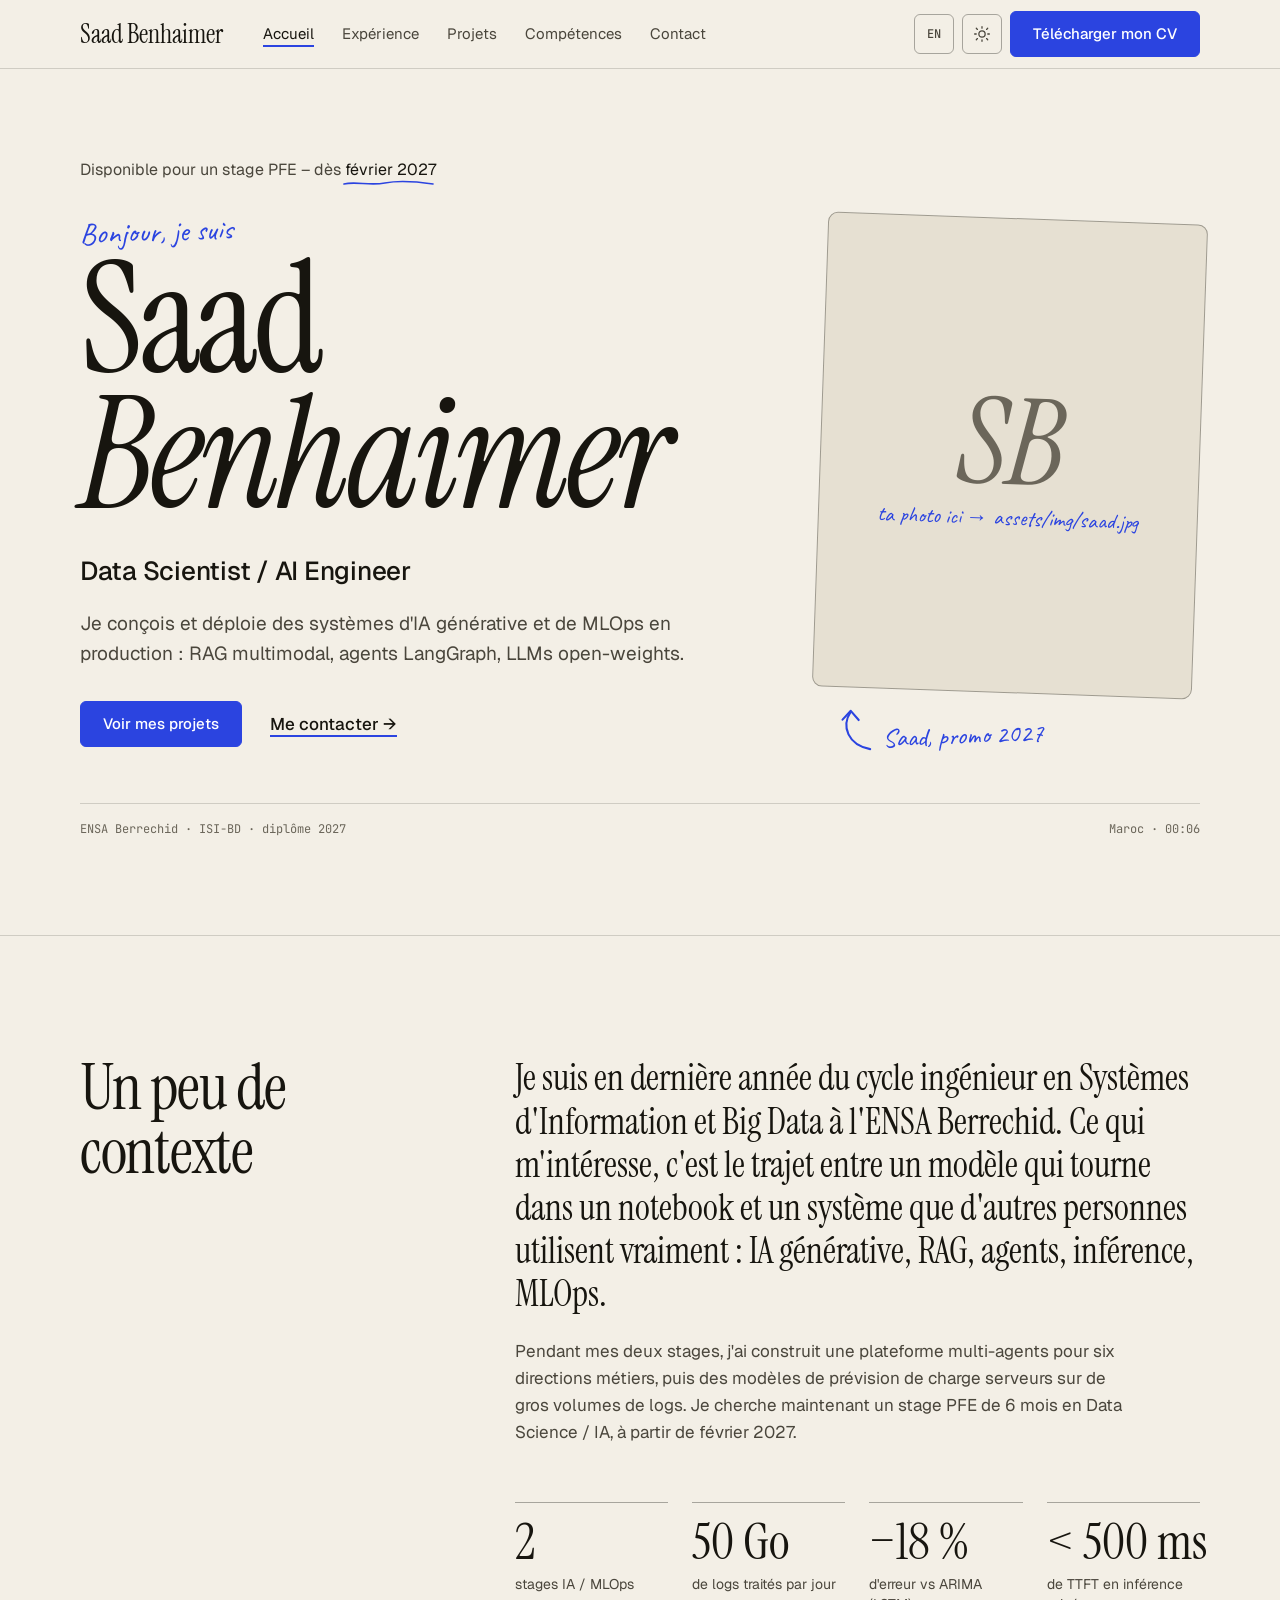
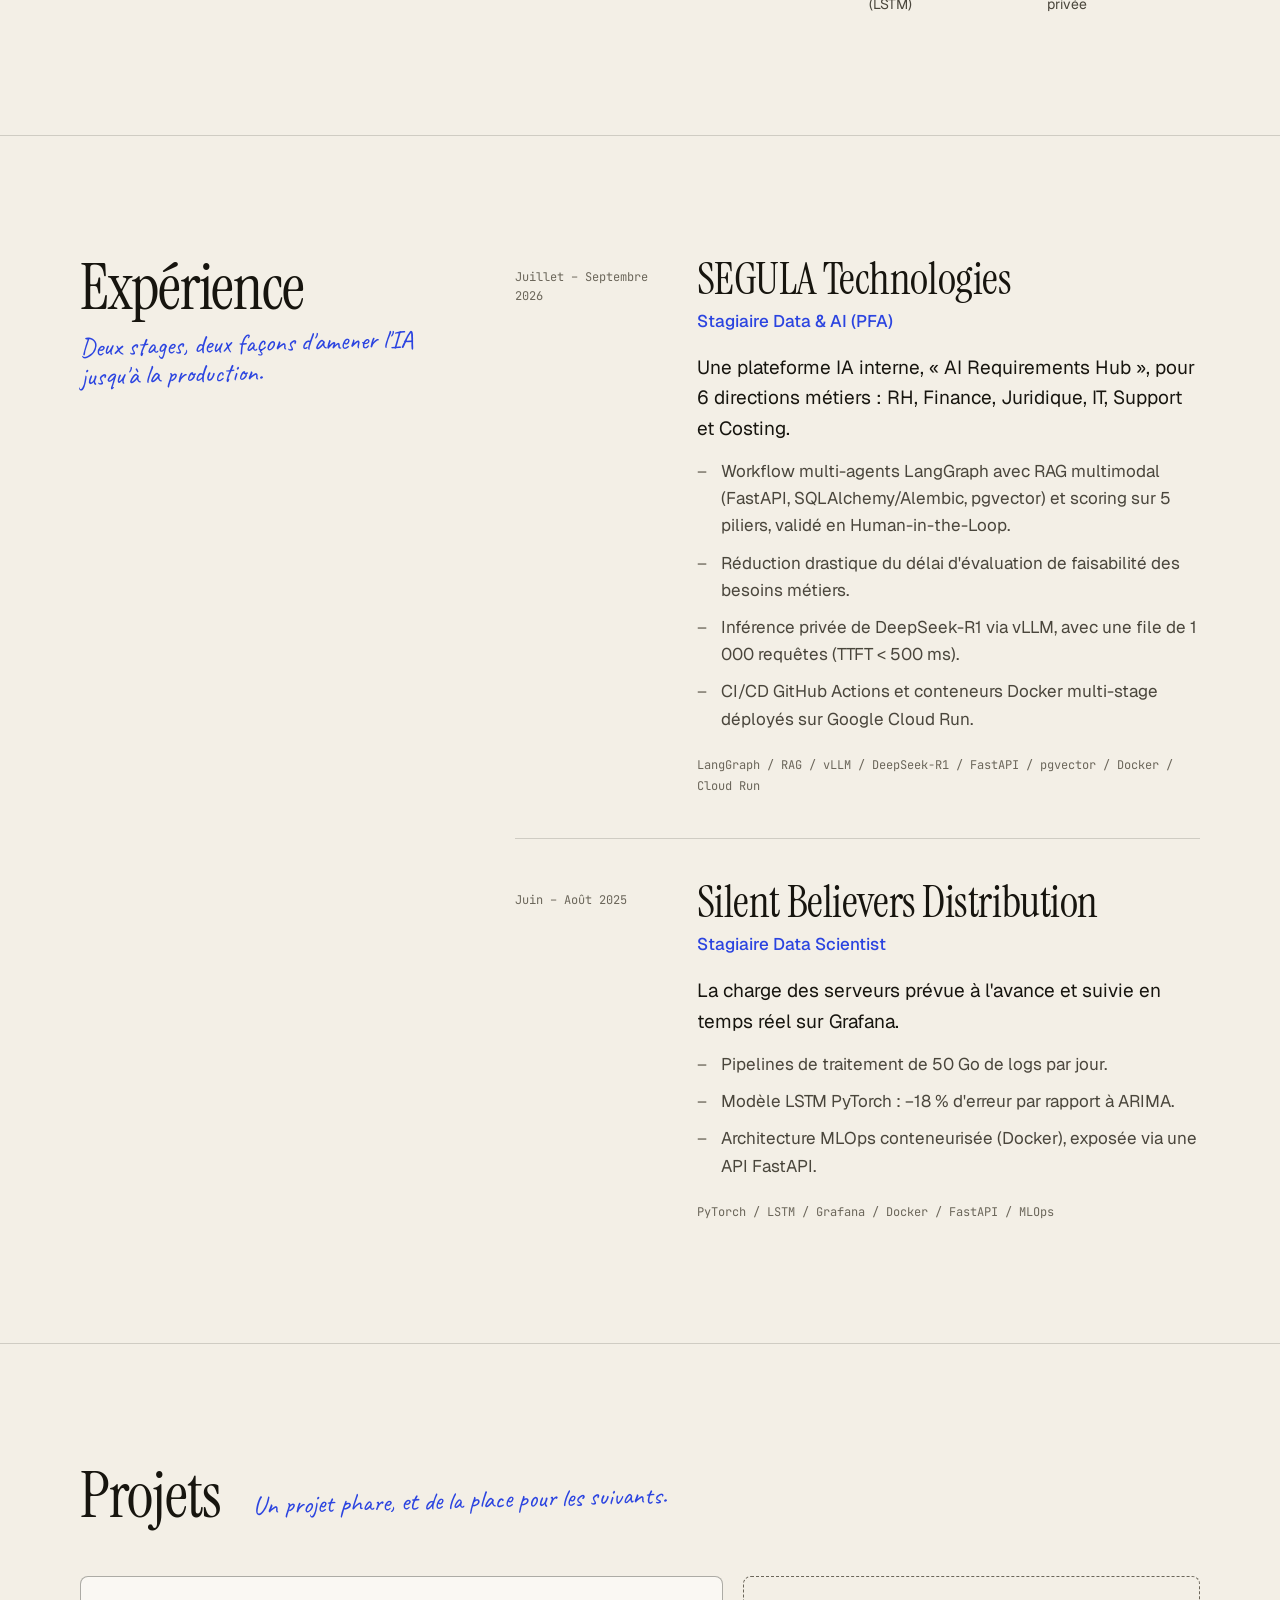
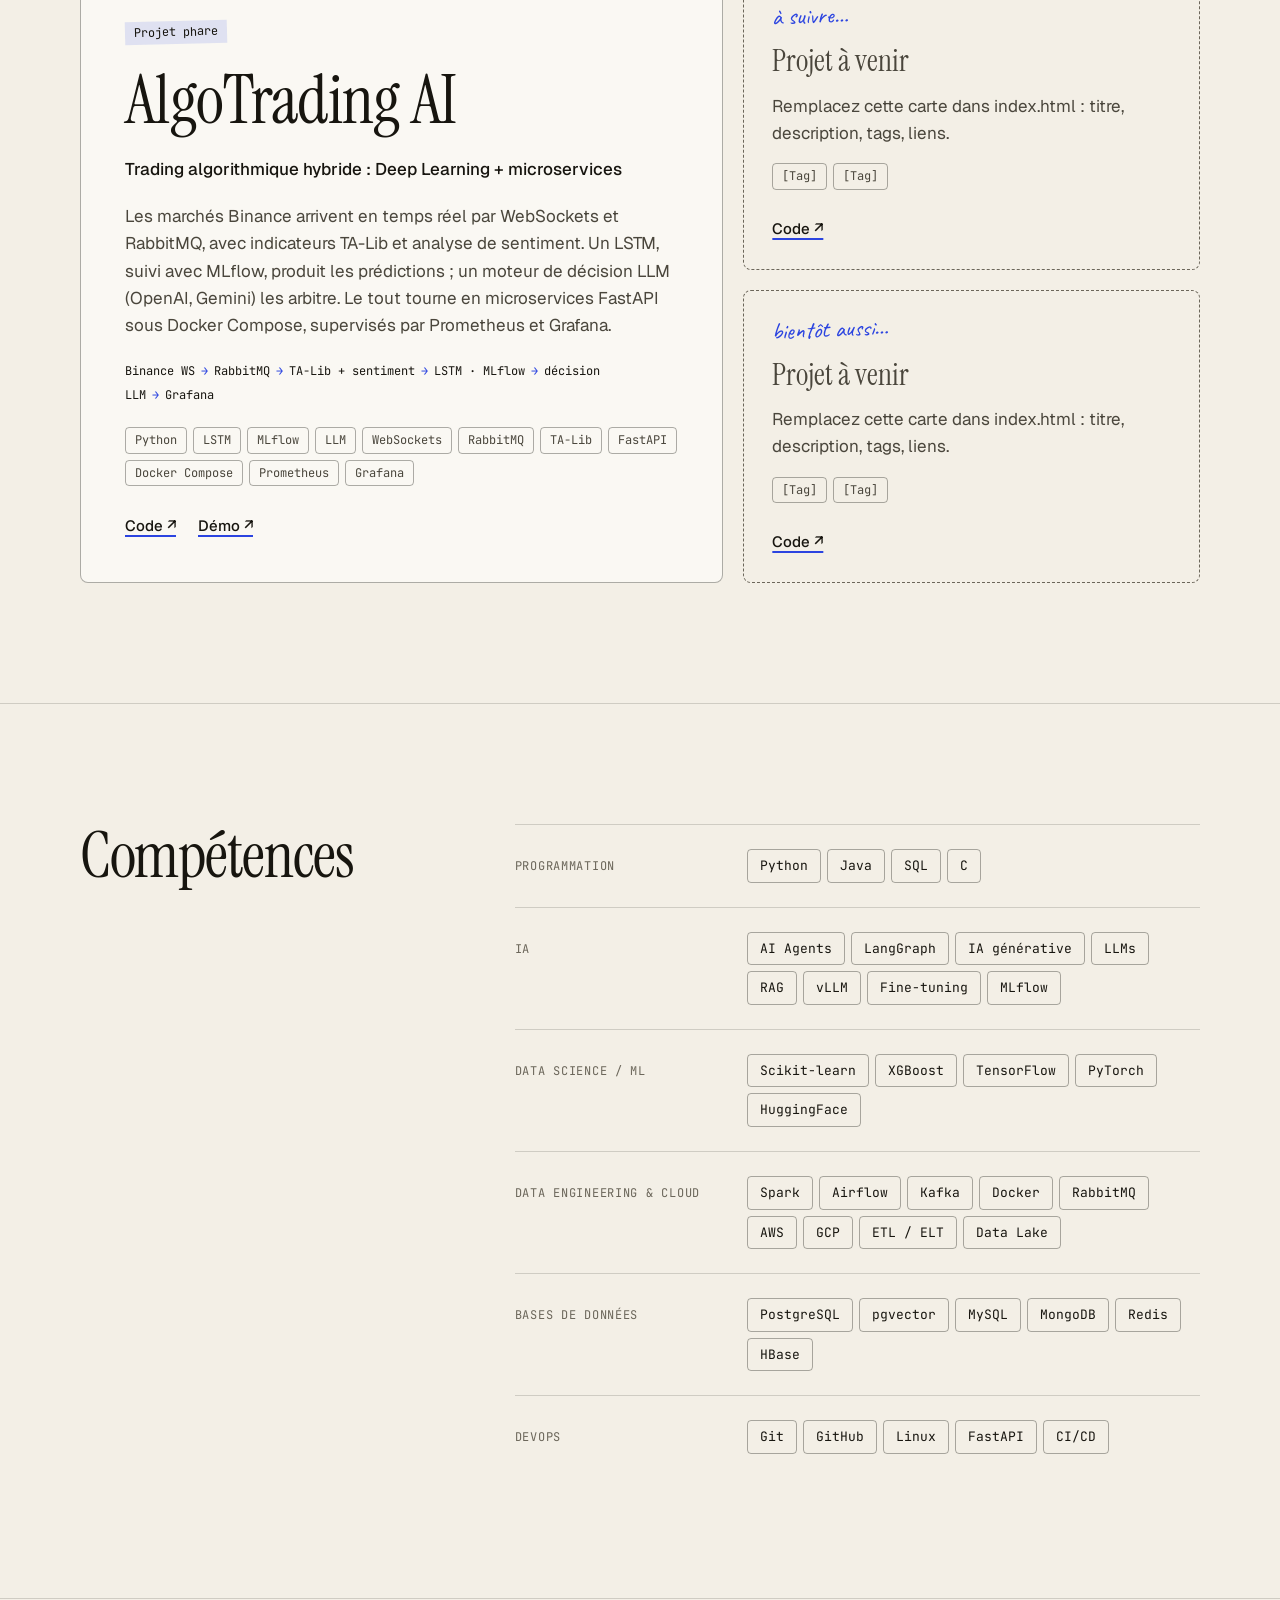
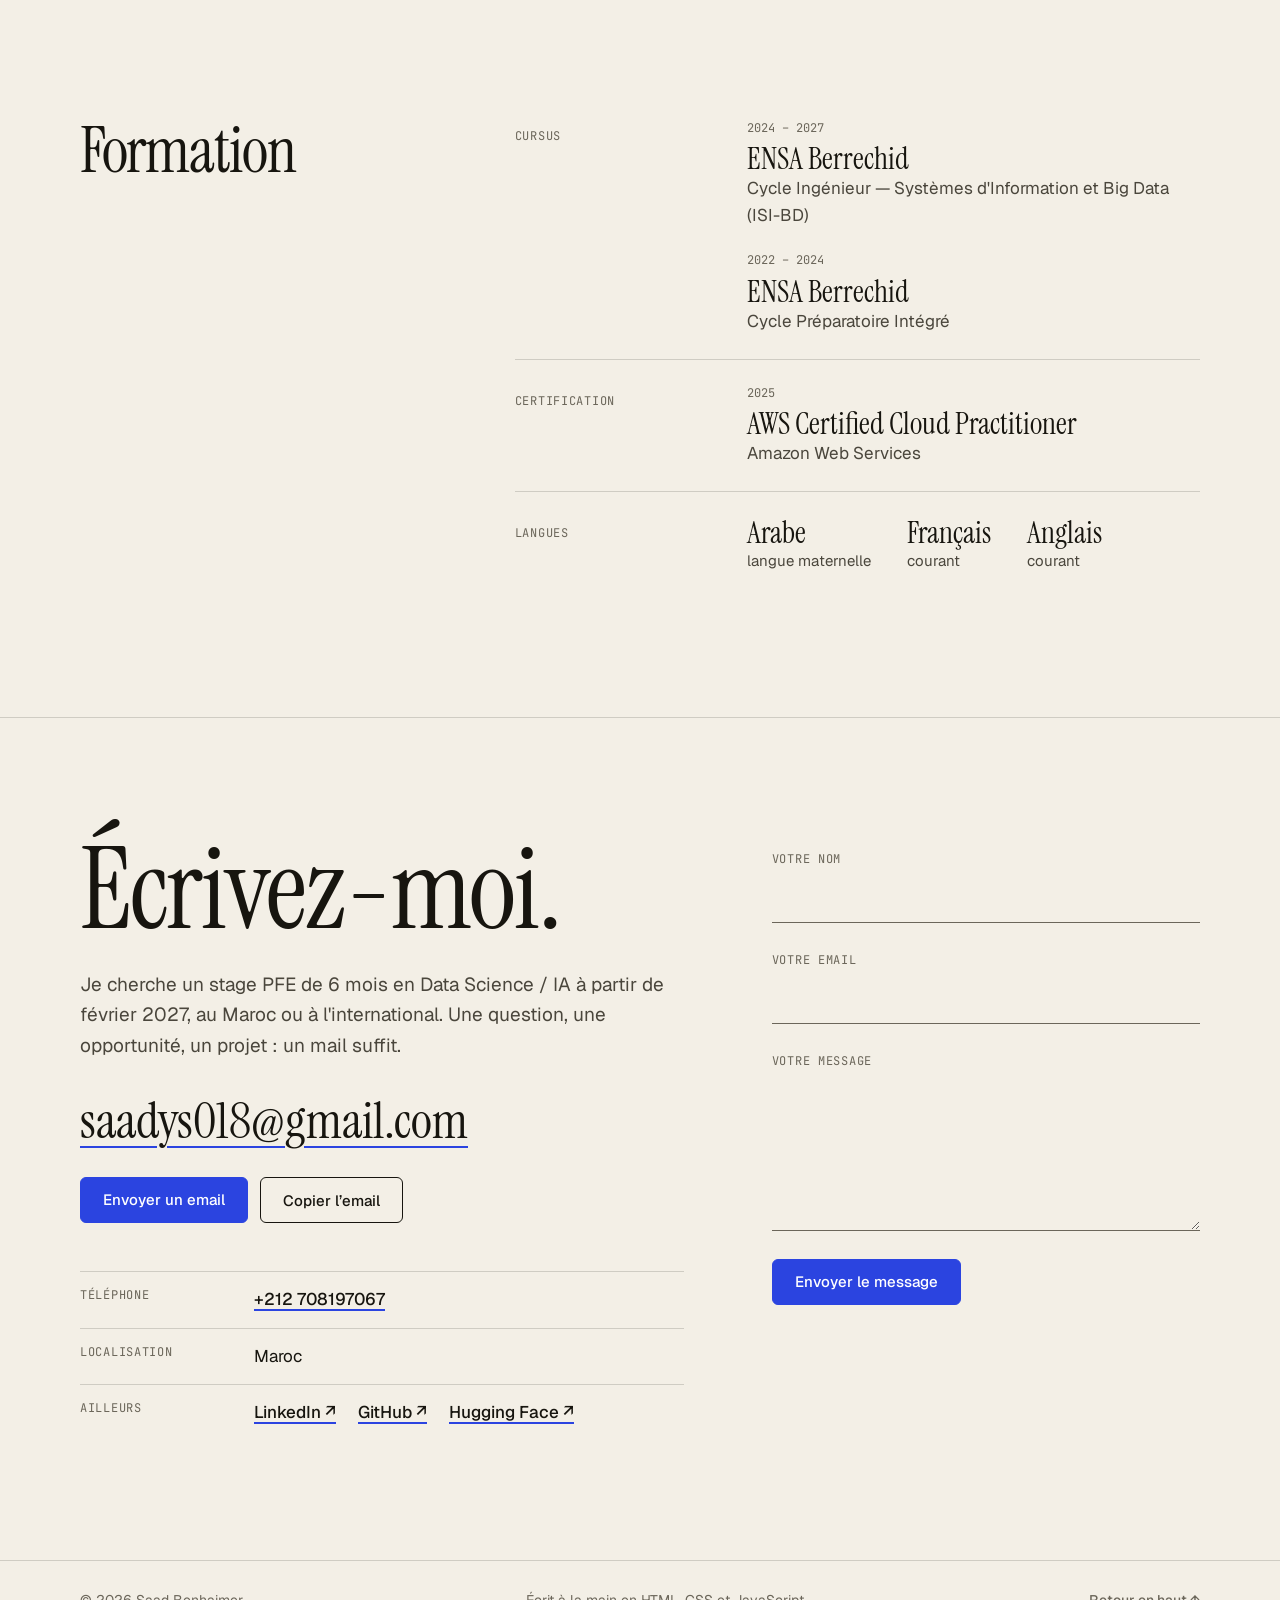
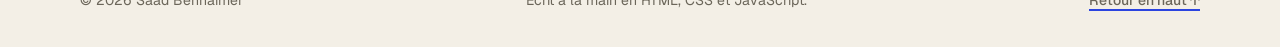
==== index.html @ 72eb4730 "Portfolio one-page : implémentation du design V2 humanisée Site statique HTML/CSS/JS sans dépendance" ====
<!doctype html>
<html lang="fr" data-theme="dark">
<head>
<meta charset="utf-8">
<meta name="viewport" content="width=device-width, initial-scale=1">
<title>Saad Benhaimer — Data Scientist / AI Engineer</title>

<meta name="description" content="Saad Benhaimer, élève ingénieur en Systèmes d'Information et Big Data à l'ENSA Berrechid (promo 2027). À la recherche d'un stage PFE de 6 mois en Data Science / IA dès février 2027. IA générative, RAG, agents LangGraph, MLOps.">
<meta name="author" content="Saad Benhaimer">
<meta name="theme-color" content="#121110" media="(prefers-color-scheme: dark)">
<meta name="theme-color" content="#F3EFE6" media="(prefers-color-scheme: light)">
<link rel="canonical" href="https://saad-benhaimer.vercel.app/">

<meta property="og:type" content="website">
<meta property="og:locale" content="fr_FR">
<meta property="og:title" content="Saad Benhaimer — Data Scientist / AI Engineer">
<meta property="og:description" content="Élève ingénieur ISI-BD (ENSA Berrechid, promo 2027). Stage PFE de 6 mois en Data Science / IA dès février 2027.">
<meta property="og:url" content="https://saad-benhaimer.vercel.app/">
<meta name="twitter:card" content="summary_large_image">

<link rel="icon" href="assets/img/favicon.svg" type="image/svg+xml">
<link rel="apple-touch-icon" href="assets/img/favicon.svg">

<!-- Thème appliqué AVANT le premier paint : aucun flash, aucun saut -->
<script>
(function () {
  try {
    var s = localStorage.getItem('sb-theme');
    var t = (s === 'light' || s === 'dark')
      ? s
      : (window.matchMedia('(prefers-color-scheme: light)').matches ? 'light' : 'dark');
    document.documentElement.setAttribute('data-theme', t);
    var l = localStorage.getItem('sb-lang');
    if (l === 'en') document.documentElement.setAttribute('data-lang', 'en');
  } catch (e) {}
})();
</script>

<link rel="preconnect" href="https://fonts.googleapis.com">
<link rel="preconnect" href="https://fonts.gstatic.com" crossorigin>
<link rel="preload" as="style" href="https://fonts.googleapis.com/css2?family=Instrument+Serif:ital@0;1&amp;family=Geist:wght@400;500;600&amp;family=JetBrains+Mono:wght@400;500&amp;family=Caveat:wght@500&amp;display=swap">
<link rel="stylesheet" href="https://fonts.googleapis.com/css2?family=Instrument+Serif:ital@0;1&amp;family=Geist:wght@400;500;600&amp;family=JetBrains+Mono:wght@400;500&amp;family=Caveat:wght@500&amp;display=swap">
<link rel="stylesheet" href="assets/css/styles.css">

<script type="application/ld+json">
{
  "@context": "https://schema.org",
  "@type": "Person",
  "name": "Saad Benhaimer",
  "jobTitle": "Data Scientist / AI Engineer",
  "email": "mailto:saadys018@gmail.com",
  "telephone": "+212708197067",
  "address": { "@type": "PostalAddress", "addressCountry": "MA" },
  "alumniOf": { "@type": "CollegeOrUniversity", "name": "ENSA Berrechid" },
  "knowsAbout": ["Data Science", "Machine Learning", "IA générative", "RAG", "LangGraph", "MLOps", "LLMs"],
  "seeks": "Stage PFE 6 mois en Data Science / IA — février 2027"
}
</script>
</head>

<body>
<a class="skip-link" href="#accueil" data-en="Skip to content">Aller au contenu</a>

<!-- ══════════════════ NAVBAR ══════════════════ -->
<header class="site-header" id="site-header">
  <div class="shell header-inner">
    <a class="brand" href="#accueil">Saad Benhaimer</a>

    <nav class="nav" id="primary-nav" aria-label="Navigation principale">
      <a href="#accueil"      class="nav-link is-active" data-en="Home">Accueil</a>
      <a href="#experience"   class="nav-link" data-en="Experience">Expérience</a>
      <a href="#projets"      class="nav-link" data-en="Projects">Projets</a>
      <a href="#competences"  class="nav-link" data-en="Skills">Compétences</a>
      <a href="#contact"      class="nav-link" data-en="Contact">Contact</a>
    </nav>

    <div class="header-actions">
      <button type="button" class="icon-btn" id="lang-btn" aria-label="Switch to English" title="Switch to English">
        <span id="lang-label">EN</span>
      </button>

      <button type="button" class="icon-btn" id="theme-btn" aria-label="Changer de thème" title="Changer de thème" aria-pressed="false">
        <svg class="ico ico-moon" width="18" height="18" viewBox="0 0 24 24" fill="none" stroke="currentColor" stroke-width="1.7" stroke-linecap="round" stroke-linejoin="round" aria-hidden="true"><path d="M12 3a6 6 0 0 0 9 9 9 9 0 1 1-9-9Z"/></svg>
        <svg class="ico ico-sun" width="18" height="18" viewBox="0 0 24 24" fill="none" stroke="currentColor" stroke-width="1.7" stroke-linecap="round" stroke-linejoin="round" aria-hidden="true"><circle cx="12" cy="12" r="4.2"/><path d="M12 2.2v2.1M12 19.7v2.1M4.4 4.4l1.5 1.5M18.1 18.1l1.5 1.5M2.2 12h2.1M19.7 12h2.1M4.4 19.6l1.5-1.5M18.1 5.9l1.5-1.5"/></svg>
      </button>

      <a class="btn btn-primary btn-cv" href="assets/cv/Saad_Benhaimer_CV.pdf" download data-en="Download my CV">Télécharger mon CV</a>

      <button type="button" class="icon-btn burger" id="burger" aria-label="Ouvrir le menu" aria-expanded="false" aria-controls="mobile-menu">
        <svg width="18" height="18" viewBox="0 0 24 24" fill="none" stroke="currentColor" stroke-width="1.8" stroke-linecap="round" aria-hidden="true"><path d="M3.5 7h17M3.5 12h17M3.5 17h17"/></svg>
      </button>
    </div>
  </div>

  <nav class="mobile-menu" id="mobile-menu" aria-label="Navigation mobile" hidden>
    <a href="#accueil"     data-en="Home">Accueil</a>
    <a href="#a-propos"    data-en="About">À propos</a>
    <a href="#experience"  data-en="Experience">Expérience</a>
    <a href="#projets"     data-en="Projects">Projets</a>
    <a href="#competences" data-en="Skills">Compétences</a>
    <a href="#formation"   data-en="Education">Formation</a>
    <a href="#contact"     data-en="Contact">Contact</a>
    <a href="assets/cv/Saad_Benhaimer_CV.pdf" download class="mobile-cv" data-en="Download my CV">Télécharger mon CV ↓</a>
  </nav>
</header>

<main>

<!-- ══════════════════ HERO ══════════════════ -->
<section id="accueil" class="hero">
  <div class="shell hero-inner">
    <div class="hero-text">
      <p class="hero-avail">
        <span data-en="Available for an end-of-studies internship – from">Disponible pour un stage PFE – dès</span>
        <span class="squiggle">
          <span data-en="February 2027">février 2027</span>
          <svg viewBox="0 0 200 14" preserveAspectRatio="none" aria-hidden="true"><path d="M2 8 C 28 2, 58 12, 92 6 S 160 3, 198 8" fill="none" stroke="currentColor" stroke-width="3.2" stroke-linecap="round"/></svg>
        </span>
      </p>

      <p class="hand hero-hello" data-en="Hello, I am">Bonjour, je suis</p>
      <h1 class="hero-name">Saad <em>Benhaimer</em></h1>
      <p class="hero-role">Data Scientist / AI Engineer</p>
      <p class="hero-pitch" data-en="I design and ship generative-AI and MLOps systems into production: multimodal RAG, LangGraph agents, open-weight LLMs.">Je conçois et déploie des systèmes d'IA générative et de MLOps en production : RAG multimodal, agents LangGraph, LLMs open-weights.</p>

      <div class="hero-cta">
        <a class="btn btn-primary" href="#projets" data-en="See my projects">Voir mes projets</a>
        <a class="link-accent" href="#contact" data-en="Get in touch →">Me contacter →</a>
      </div>
    </div>

    <figure class="hero-figure">
      <div class="photo">
        <img src="assets/img/saad.jpg" alt="Portrait de Saad Benhaimer" width="760" height="950" loading="eager" decoding="async" id="hero-photo">
        <div class="photo-ph" id="photo-ph" aria-hidden="true">
          <span class="photo-initials">SB</span>
          <span class="hand photo-hint">ta photo ici → assets/img/saad.jpg</span>
        </div>
      </div>
      <figcaption class="hand photo-caption">
        <svg width="38" height="48" viewBox="0 0 40 50" fill="none" stroke="currentColor" stroke-width="2.2" stroke-linecap="round" stroke-linejoin="round" aria-hidden="true"><path d="M33 47C10 42 3 22 14 7"/><path d="M5 15l9-9 8 10"/></svg>
        <span data-en="Saad, class of 2027">Saad, promo 2027</span>
      </figcaption>
    </figure>

    <p class="hero-meta">
      <span data-en="ENSA Berrechid · ISI-BD · graduating 2027">ENSA Berrechid · ISI-BD · diplôme 2027</span>
      <span><span data-en="Morocco">Maroc</span> · <time id="clock">—:—</time></span>
    </p>
  </div>
</section>

<!-- ══════════════════ À PROPOS ══════════════════ -->
<section id="a-propos" class="band">
  <div class="shell cols">
    <div class="col-4">
      <h2 class="h-serif" data-en="A bit of context">Un peu de contexte</h2>
    </div>
    <div class="col-8">
      <p class="lede" data-en="I am in the final year of the engineering programme in Information Systems &amp; Big Data at ENSA Berrechid. What interests me is the journey between a model running in a notebook and a system other people actually use: generative AI, RAG, agents, inference, MLOps.">Je suis en dernière année du cycle ingénieur en Systèmes d'Information et Big Data à l'ENSA Berrechid. Ce qui m'intéresse, c'est le trajet entre un modèle qui tourne dans un notebook et un système que d'autres personnes utilisent vraiment : IA générative, RAG, agents, inférence, MLOps.</p>
      <p class="muted about-p" data-en="During my two internships I built a multi-agent platform for six business departments, then server-load forecasting models on large volumes of logs. I am now looking for a 6-month end-of-studies internship in Data Science / AI, starting February 2027.">Pendant mes deux stages, j'ai construit une plateforme multi-agents pour six directions métiers, puis des modèles de prévision de charge serveurs sur de gros volumes de logs. Je cherche maintenant un stage PFE de 6 mois en Data Science / IA, à partir de février 2027.</p>

      <div class="stats">
        <div class="stat"><p class="stat-n">2</p><p class="stat-l" data-en="AI / MLOps internships">stages IA / MLOps</p></div>
        <div class="stat"><p class="stat-n">50 Go</p><p class="stat-l" data-en="of logs processed per day">de logs traités par jour</p></div>
        <div class="stat"><p class="stat-n">&minus;18 %</p><p class="stat-l" data-en="error vs ARIMA (LSTM)">d'erreur vs ARIMA (LSTM)</p></div>
        <div class="stat"><p class="stat-n">&lt; 500 ms</p><p class="stat-l" data-en="TTFT in private inference">de TTFT en inférence privée</p></div>
      </div>
    </div>
  </div>
</section>

<!-- ══════════════════ EXPÉRIENCE ══════════════════ -->
<section id="experience" class="band">
  <div class="shell cols">
    <div class="col-4">
      <h2 class="h-serif" data-en="Experience">Expérience</h2>
      <p class="hand section-note" data-en="Two internships, two ways of taking AI all the way to production.">Deux stages, deux façons d'amener l'IA jusqu'à la production.</p>
    </div>

    <div class="col-8">
      <article class="xp">
        <p class="xp-date" data-en="July – September 2026">Juillet – Septembre 2026</p>
        <div class="xp-body">
          <h3 class="xp-org">SEGULA Technologies</h3>
          <p class="xp-role" data-en="Data &amp; AI Intern (PFA)">Stagiaire Data &amp; AI (PFA)</p>
          <p class="xp-lede" data-en="An internal AI platform, “AI Requirements Hub”, for 6 business departments: HR, Finance, Legal, IT, Support and Costing.">Une plateforme IA interne, « AI Requirements Hub », pour 6 directions métiers : RH, Finance, Juridique, IT, Support et Costing.</p>
          <ul class="dash-list">
            <li data-en="LangGraph multi-agent workflow with multimodal RAG (FastAPI, SQLAlchemy/Alembic, pgvector) and 5-pillar scoring, validated Human-in-the-Loop.">Workflow multi-agents LangGraph avec RAG multimodal (FastAPI, SQLAlchemy/Alembic, pgvector) et scoring sur 5 piliers, validé en Human-in-the-Loop.</li>
            <li data-en="Drastic reduction of the feasibility-assessment lead time for business requirements.">Réduction drastique du délai d'évaluation de faisabilité des besoins métiers.</li>
            <li data-en="Private inference of DeepSeek-R1 via vLLM, with a 1,000-request queue (TTFT &lt; 500 ms).">Inférence privée de DeepSeek-R1 via vLLM, avec une file de 1 000 requêtes (TTFT &lt; 500 ms).</li>
            <li data-en="GitHub Actions CI/CD and multi-stage Docker containers deployed on Google Cloud Run.">CI/CD GitHub Actions et conteneurs Docker multi-stage déployés sur Google Cloud Run.</li>
          </ul>
          <p class="mono-stack">LangGraph / RAG / vLLM / DeepSeek-R1 / FastAPI / pgvector / Docker / Cloud Run</p>
        </div>
      </article>

      <article class="xp xp-sep">
        <p class="xp-date" data-en="June – August 2025">Juin – Août 2025</p>
        <div class="xp-body">
          <h3 class="xp-org">Silent Believers Distribution</h3>
          <p class="xp-role" data-en="Data Scientist Intern">Stagiaire Data Scientist</p>
          <p class="xp-lede" data-en="Server load forecast ahead of time and tracked live on Grafana.">La charge des serveurs prévue à l'avance et suivie en temps réel sur Grafana.</p>
          <ul class="dash-list">
            <li data-en="Pipelines processing 50 GB of logs per day.">Pipelines de traitement de 50 Go de logs par jour.</li>
            <li data-en="PyTorch LSTM model: −18 % error compared with ARIMA.">Modèle LSTM PyTorch : −18 % d'erreur par rapport à ARIMA.</li>
            <li data-en="Containerised MLOps architecture (Docker), exposed through a FastAPI API.">Architecture MLOps conteneurisée (Docker), exposée via une API FastAPI.</li>
          </ul>
          <p class="mono-stack">PyTorch / LSTM / Grafana / Docker / FastAPI / MLOps</p>
        </div>
      </article>
    </div>
  </div>
</section>

<!-- ══════════════════ PROJETS ══════════════════ -->
<section id="projets" class="band">
  <div class="shell">
    <div class="section-head">
      <h2 class="h-serif" data-en="Projects">Projets</h2>
      <p class="hand section-note" data-en="One flagship project, and room for the next ones.">Un projet phare, et de la place pour les suivants.</p>
    </div>

    <div class="projects">
      <article class="card card-main">
        <p class="badge" data-en="Flagship project">Projet phare</p>
        <h3 class="card-title">AlgoTrading AI</h3>
        <p class="card-sub" data-en="Hybrid algorithmic trading: Deep Learning + microservices">Trading algorithmique hybride : Deep Learning + microservices</p>
        <p class="muted" data-en="Binance markets stream in live over WebSockets and RabbitMQ, with TA-Lib indicators and sentiment analysis. An LSTM, tracked with MLflow, produces the predictions; an LLM decision engine (OpenAI, Gemini) arbitrates them. Everything runs as FastAPI microservices under Docker Compose, supervised by Prometheus and Grafana.">Les marchés Binance arrivent en temps réel par WebSockets et RabbitMQ, avec indicateurs TA-Lib et analyse de sentiment. Un LSTM, suivi avec MLflow, produit les prédictions ; un moteur de décision LLM (OpenAI, Gemini) les arbitre. Le tout tourne en microservices FastAPI sous Docker Compose, supervisés par Prometheus et Grafana.</p>

        <p class="pipeline">Binance WS<i>→</i>RabbitMQ<i>→</i><span data-en="TA-Lib + sentiment">TA-Lib + sentiment</span><i>→</i>LSTM · MLflow<i>→</i><span data-en="LLM decision">décision LLM</span><i>→</i>Grafana</p>

        <div class="tags">
          <span class="tag">Python</span><span class="tag">LSTM</span><span class="tag">MLflow</span><span class="tag">LLM</span><span class="tag">WebSockets</span><span class="tag">RabbitMQ</span><span class="tag">TA-Lib</span><span class="tag">FastAPI</span><span class="tag">Docker Compose</span><span class="tag">Prometheus</span><span class="tag">Grafana</span>
        </div>

        <div class="card-links">
          <a class="link-accent" href="https://github.com/saadys" target="_blank" rel="noopener noreferrer">Code ↗</a>
          <a class="link-accent" href="https://github.com/saadys" target="_blank" rel="noopener noreferrer" data-en="Demo ↗">Démo ↗</a>
        </div>
      </article>

      <div class="projects-side">
        <article class="card card-ghost">
          <p class="hand ghost-note" data-en="coming up…">à suivre…</p>
          <h3 class="ghost-title" data-en="Upcoming project">Projet à venir</h3>
          <p class="muted" data-en="Replace this card in index.html: title, description, tags, links.">Remplacez cette carte dans index.html : titre, description, tags, liens.</p>
          <div class="tags"><span class="tag">[Tag]</span><span class="tag">[Tag]</span></div>
          <a class="link-accent ghost-link" href="https://github.com/saadys" target="_blank" rel="noopener noreferrer">Code ↗</a>
        </article>

        <article class="card card-ghost">
          <p class="hand ghost-note" data-en="also soon…">bientôt aussi…</p>
          <h3 class="ghost-title" data-en="Upcoming project">Projet à venir</h3>
          <p class="muted" data-en="Replace this card in index.html: title, description, tags, links.">Remplacez cette carte dans index.html : titre, description, tags, liens.</p>
          <div class="tags"><span class="tag">[Tag]</span><span class="tag">[Tag]</span></div>
          <a class="link-accent ghost-link" href="https://github.com/saadys" target="_blank" rel="noopener noreferrer">Code ↗</a>
        </article>
      </div>
    </div>
  </div>
</section>

<!-- ══════════════════ COMPÉTENCES ══════════════════ -->
<section id="competences" class="band">
  <div class="shell cols">
    <div class="col-4">
      <h2 class="h-serif" data-en="Skills">Compétences</h2>
    </div>
    <div class="col-8">
      <div class="skill-row">
        <h3 class="skill-group" data-en="Programming">Programmation</h3>
        <div class="tags tags-lg"><span class="tag">Python</span><span class="tag">Java</span><span class="tag">SQL</span><span class="tag">C</span></div>
      </div>
      <div class="skill-row">
        <h3 class="skill-group" data-en="AI">IA</h3>
        <div class="tags tags-lg"><span class="tag">AI Agents</span><span class="tag">LangGraph</span><span class="tag" data-en="Generative AI">IA générative</span><span class="tag">LLMs</span><span class="tag">RAG</span><span class="tag">vLLM</span><span class="tag">Fine-tuning</span><span class="tag">MLflow</span></div>
      </div>
      <div class="skill-row">
        <h3 class="skill-group">Data Science / ML</h3>
        <div class="tags tags-lg"><span class="tag">Scikit-learn</span><span class="tag">XGBoost</span><span class="tag">TensorFlow</span><span class="tag">PyTorch</span><span class="tag">HuggingFace</span></div>
      </div>
      <div class="skill-row">
        <h3 class="skill-group">Data Engineering &amp; Cloud</h3>
        <div class="tags tags-lg"><span class="tag">Spark</span><span class="tag">Airflow</span><span class="tag">Kafka</span><span class="tag">Docker</span><span class="tag">RabbitMQ</span><span class="tag">AWS</span><span class="tag">GCP</span><span class="tag">ETL / ELT</span><span class="tag">Data Lake</span></div>
      </div>
      <div class="skill-row">
        <h3 class="skill-group" data-en="Databases">Bases de données</h3>
        <div class="tags tags-lg"><span class="tag">PostgreSQL</span><span class="tag">pgvector</span><span class="tag">MySQL</span><span class="tag">MongoDB</span><span class="tag">Redis</span><span class="tag">HBase</span></div>
      </div>
      <div class="skill-row">
        <h3 class="skill-group">DevOps</h3>
        <div class="tags tags-lg"><span class="tag">Git</span><span class="tag">GitHub</span><span class="tag">Linux</span><span class="tag">FastAPI</span><span class="tag">CI/CD</span></div>
      </div>
    </div>
  </div>
</section>

<!-- ══════════════════ FORMATION ══════════════════ -->
<section id="formation" class="band">
  <div class="shell cols">
    <div class="col-4">
      <h2 class="h-serif" data-en="Education">Formation</h2>
    </div>
    <div class="col-8">
      <div class="skill-row skill-row-first">
        <h3 class="skill-group" data-en="Programme">Cursus</h3>
        <div class="edu">
          <p class="mono-date">2024 – 2027</p>
          <p class="edu-title">ENSA Berrechid</p>
          <p class="muted" data-en="Engineering programme — Information Systems &amp; Big Data (ISI-BD)">Cycle Ingénieur — Systèmes d'Information et Big Data (ISI-BD)</p>
          <p class="mono-date edu-gap">2022 – 2024</p>
          <p class="edu-title">ENSA Berrechid</p>
          <p class="muted" data-en="Integrated preparatory cycle">Cycle Préparatoire Intégré</p>
        </div>
      </div>

      <div class="skill-row">
        <h3 class="skill-group" data-en="Certification">Certification</h3>
        <div class="edu">
          <p class="mono-date">2025</p>
          <p class="edu-title">AWS Certified Cloud Practitioner</p>
          <p class="muted">Amazon Web Services</p>
        </div>
      </div>

      <div class="skill-row">
        <h3 class="skill-group" data-en="Languages">Langues</h3>
        <div class="langs">
          <p><span class="lang-n" data-en="Arabic">Arabe</span><span class="muted lang-l" data-en="native">langue maternelle</span></p>
          <p><span class="lang-n" data-en="French">Français</span><span class="muted lang-l" data-en="fluent">courant</span></p>
          <p><span class="lang-n" data-en="English">Anglais</span><span class="muted lang-l" data-en="fluent">courant</span></p>
        </div>
      </div>
    </div>
  </div>
</section>

<!-- ══════════════════ CONTACT ══════════════════ -->
<section id="contact" class="band">
  <div class="shell contact-grid">
    <div class="contact-left">
      <h2 class="contact-h" data-en="Write to me.">Écrivez-moi.</h2>
      <p class="contact-lede" data-en="I am looking for a 6-month end-of-studies internship in Data Science / AI starting February 2027, in Morocco or abroad. A question, an opportunity, a project: one email is enough.">Je cherche un stage PFE de 6 mois en Data Science / IA à partir de février 2027, au Maroc ou à l'international. Une question, une opportunité, un projet : un mail suffit.</p>

      <a class="contact-mail" href="mailto:saadys018@gmail.com">saadys018@gmail.com</a>

      <div class="contact-actions">
        <a class="btn btn-primary" href="mailto:saadys018@gmail.com?subject=Stage%20PFE%20Data%20Science%20%2F%20IA" data-en="Send an email">Envoyer un email</a>
        <button type="button" class="btn btn-ghost" id="copy-btn" data-copy="saadys018@gmail.com" data-en="Copy email">Copier l'email</button>
      </div>

      <div class="contact-rows">
        <div class="crow"><span class="crow-k" data-en="Phone">Téléphone</span><a class="link-accent" href="tel:+212708197067">+212 708197067</a></div>
        <div class="crow"><span class="crow-k" data-en="Location">Localisation</span><span data-en="Morocco">Maroc</span></div>
        <div class="crow"><span class="crow-k" data-en="Elsewhere">Ailleurs</span>
          <span class="crow-links">
            <a class="link-accent" href="https://www.linkedin.com/in/saad-benhaimer-03a962287/" target="_blank" rel="noopener noreferrer">LinkedIn ↗</a>
            <a class="link-accent" href="https://github.com/saadys?tab=repositories" target="_blank" rel="noopener noreferrer">GitHub ↗</a>
            <a class="link-accent" href="https://huggingface.co/saadys018" target="_blank" rel="noopener noreferrer">Hugging Face ↗</a>
          </span>
        </div>
      </div>
    </div>

    <form class="contact-form" id="contact-form" novalidate>
      <label class="field">
        <span class="field-k" data-en="Your name">Votre nom</span>
        <input type="text" name="name" id="f-name" autocomplete="name" required>
      </label>
      <label class="field">
        <span class="field-k" data-en="Your email">Votre email</span>
        <input type="email" name="email" id="f-email" autocomplete="email" required>
      </label>
      <label class="field">
        <span class="field-k" data-en="Your message">Votre message</span>
        <textarea name="message" id="f-message" rows="5" required></textarea>
      </label>
      <button type="submit" class="btn btn-primary form-submit" data-en="Send the message">Envoyer le message</button>
      <p class="form-note" id="form-note" role="status" aria-live="polite"></p>
    </form>
  </div>
</section>

</main>

<!-- ══════════════════ FOOTER ══════════════════ -->
<footer class="site-footer">
  <div class="shell footer-inner">
    <p>© 2026 Saad Benhaimer</p>
    <p data-en="Hand-written in HTML, CSS and JavaScript.">Écrit à la main en HTML, CSS et JavaScript.</p>
    <a class="link-accent" href="#accueil" data-en="Back to top ↑">Retour en haut ↑</a>
  </div>
</footer>

<script src="assets/js/main.js" defer></script>
</body>
</html>
---- assets/css/styles.css ----
/* ============================================================
   Portfolio Saad Benhaimer — V2 « humanisée (éditoriale) »
   Valeurs reprises fidèlement du design de référence.
   ============================================================ */

/* ---------- 1. TOKENS ---------- */

:root {
  /* Dark = thème canonique du design */
  --bg:           #121110;
  --surface:      #1A1917;
  --text:         #ECE7DC;
  --text2:        #B5AEA0;
  --text3:        #8E887B;
  --rule:         rgba(236, 231, 220, .14);
  --rule-strong:  rgba(236, 231, 220, .30);
  --accent:       #8DA6FF;
  --accent-strong:#3F5BFF;
  --hl:           rgba(141, 166, 255, .20);
  --photo-bg:     #2A2823;
  --on-accent:    #ffffff;

  --serif: 'Instrument Serif', Georgia, 'Times New Roman', serif;
  --sans:  'Geist', ui-sans-serif, system-ui, -apple-system, 'Segoe UI', sans-serif;
  --mono:  'JetBrains Mono', ui-monospace, SFMono-Regular, Menlo, monospace;
  --hand:  'Caveat', 'Segoe Script', cursive;

  --shell:   1200px;
  --gutter:  40px;
  --band-y:  120px;
  --h1-min:  76px;
  --header-h: 68px;

  --ease: cubic-bezier(.2, .7, .3, 1);
  --t-fast: 120ms var(--ease);
  --t: 180ms var(--ease);

  color-scheme: dark;
}

/* Light : tokens du design (bg crème, accent bleu profond) */
:root[data-theme="light"] {
  --bg:           #F3EFE6;
  --surface:      #FAF8F3;
  --text:         #17150F;
  --text2:        #4A463C;
  --text3:        #6B665A;
  --rule:         rgba(23, 21, 15, .16);
  --rule-strong:  rgba(23, 21, 15, .34);
  --accent:       #2B44E0;
  --accent-strong:#2B44E0;
  --hl:           rgba(43, 68, 224, .13);
  --photo-bg:     #E6E0D2;
  color-scheme: light;
}

/* ---------- 2. RESET / BASE ---------- */

*, *::before, *::after { box-sizing: border-box; }

html {
  scroll-behavior: smooth;
  -webkit-text-size-adjust: 100%;
}

body {
  margin: 0;
  background: var(--bg);
  color: var(--text);
  font-family: var(--sans);
  font-size: 17px;
  line-height: 1.6;
  min-height: 100vh;
  -webkit-font-smoothing: antialiased;
  -moz-osx-font-smoothing: grayscale;
  overflow-wrap: break-word;
}

/* Le changement de thème ne doit pas déclencher de transition de masse :
   seules les couleurs locales des contrôles transitionnent. */
img, svg { display: block; max-width: 100%; }
a { color: inherit; }
p { margin: 0; }
h1, h2, h3 { margin: 0; font-weight: 400; }
ul { margin: 0; padding: 0; list-style: none; }
button { font-family: inherit; }

:focus-visible {
  outline: 2px solid var(--accent);
  outline-offset: 3px;
  border-radius: 3px;
}

::selection { background: var(--hl); color: var(--text); }

.shell {
  max-width: var(--shell);
  margin: 0 auto;
  padding-left: var(--gutter);
  padding-right: var(--gutter);
}

.muted { color: var(--text2); }

.skip-link {
  position: absolute;
  left: -9999px;
  top: 0;
  z-index: 100;
  padding: 10px 16px;
  background: var(--accent-strong);
  color: var(--on-accent);
  font-size: 14px;
  text-decoration: none;
  border-radius: 0 0 6px 0;
}
.skip-link:focus { left: 0; }

/* Ancrage : compense le header sticky, sans saut visuel */
section { scroll-margin-top: calc(var(--header-h) + 8px); }

/* ---------- 3. ÉLÉMENTS ÉDITORIAUX ---------- */

.h-serif {
  font-family: var(--serif);
  font-size: clamp(42px, 5vw, 68px);
  line-height: 1;
  letter-spacing: -.02em;
}

.hand {
  font-family: var(--hand);
  color: var(--accent);
  line-height: 1;
}

.section-note {
  margin-top: 14px;
  max-width: 16em;
  font-size: 26px;
  line-height: 1.1;
  transform: rotate(-1.5deg);
  transform-origin: left;
}

.mono-stack,
.mono-date {
  font-family: var(--mono);
  font-size: 12px;
  color: var(--text3);
}
.mono-stack { margin-top: 22px; line-height: 1.8; }

.link-accent {
  font-weight: 500;
  text-decoration: underline;
  text-decoration-color: var(--accent);
  text-underline-offset: 4px;
  text-decoration-thickness: 1.5px;
  transition: color var(--t-fast);
}
.link-accent:hover { color: var(--accent); }

.btn {
  display: inline-flex;
  align-items: center;
  justify-content: center;
  min-height: 46px;
  padding: 0 22px;
  border: 1px solid transparent;
  border-radius: 6px;
  font-size: 15px;
  font-weight: 500;
  text-decoration: none;
  cursor: pointer;
  white-space: nowrap;
  transition: background-color var(--t), border-color var(--t), color var(--t), transform var(--t-fast);
}
.btn:active { transform: translateY(1px); }

.btn-primary {
  background: var(--accent-strong);
  border-color: var(--accent-strong);
  color: var(--on-accent);
}
.btn-primary:hover { filter: brightness(1.12); }

.btn-ghost {
  background: transparent;
  border-color: var(--text);
  color: var(--text);
}
.btn-ghost:hover { background: var(--hl); border-color: var(--accent); }

.tags { display: flex; flex-wrap: wrap; gap: 6px; }
.tag {
  padding: 5px 9px;
  font-family: var(--mono);
  font-size: 12px;
  line-height: 1.2;
  color: var(--text2);
  border: 1px solid var(--rule-strong);
  border-radius: 4px;
  transition: border-color var(--t-fast), color var(--t-fast);
}
.tag:hover { border-color: var(--accent); color: var(--text); }
.tags-lg .tag { padding: 8px 12px; font-size: 13px; color: var(--text); }

/* ---------- 4. NAVBAR ---------- */

.site-header {
  position: sticky;
  top: 0;
  z-index: 20;
  background: var(--bg);
  border-bottom: 1px solid var(--rule);
}

.header-inner {
  padding-top: 8px;
  padding-bottom: 8px;
  min-height: var(--header-h);
  display: flex;
  flex-wrap: wrap;
  align-items: center;
  gap: 8px 40px;
}

.brand {
  font-family: var(--serif);
  font-size: 26px;
  line-height: 1;
  white-space: nowrap;
  text-decoration: none;
}

.nav {
  display: flex;
  flex-wrap: wrap;
  gap: 6px 28px;
  font-size: 15px;
}
.nav-link {
  color: var(--text2);
  text-decoration: none;
  text-decoration-color: var(--accent);
  text-decoration-thickness: 2px;
  text-underline-offset: 6px;
  transition: color var(--t-fast);
}
.nav-link:hover { color: var(--text); }
.nav-link.is-active {
  color: var(--text);
  text-decoration-line: underline;
}

.header-actions {
  margin-left: auto;
  display: flex;
  align-items: center;
  gap: 8px;
}

.icon-btn {
  width: 40px;
  height: 40px;
  flex: 0 0 auto;
  display: grid;
  place-items: center;
  border-radius: 6px;
  border: 1px solid var(--rule-strong);
  background: transparent;
  color: var(--text2);
  font: 500 12px var(--mono);
  cursor: pointer;
  transition: color var(--t-fast), border-color var(--t-fast), background-color var(--t-fast);
}
.icon-btn:hover { color: var(--text); border-color: var(--accent); }

/* Icône thème : une seule visible, bascule immédiate (pur CSS) */
.ico-sun { display: none; }
:root[data-theme="light"] .ico-moon { display: none; }
:root[data-theme="light"] .ico-sun  { display: block; }

.burger { display: none; }

.mobile-menu {
  display: none;
  border-top: 1px solid var(--rule);
  padding: 8px var(--gutter) 16px;
}
.mobile-menu a {
  display: block;
  padding: 11px 0;
  font-size: 17px;
  color: var(--text2);
  text-decoration: none;
  border-bottom: 1px solid var(--rule);
}
.mobile-menu a:hover,
.mobile-menu a.is-active { color: var(--text); }
.mobile-menu .mobile-cv {
  border-bottom: 0;
  margin-top: 6px;
  color: var(--accent);
  font-weight: 500;
}
.mobile-menu[hidden] { display: none; }
.site-header.menu-open .mobile-menu { display: block; }

/* ---------- 5. HERO ---------- */

.hero-inner {
  padding-top: 88px;
  padding-bottom: 96px;
  display: flex;
  flex-wrap: wrap;
  align-items: flex-end;
  gap: 56px 72px;
}

.hero-text { flex: 7 1 520px; min-width: 0; }

.hero-avail { font-size: 16px; color: var(--text2); }
.hero-avail > .squiggle { color: var(--text); }

.squiggle { position: relative; white-space: nowrap; }
.squiggle > svg {
  position: absolute;
  left: -2%;
  width: 104%;
  bottom: -7px;
  height: 7px;
  color: var(--accent);
}

.hero-hello {
  margin-top: 36px;
  font-size: 30px;
  transform: rotate(-2deg);
  transform-origin: left;
}

.hero-name {
  margin-top: 4px;
  font-family: var(--serif);
  font-size: clamp(var(--h1-min), 12vw, 168px);
  line-height: .88;
  letter-spacing: -.025em;
}
.hero-name em { display: block; font-style: italic; }

.hero-role {
  margin-top: 28px;
  font-size: 26px;
  font-weight: 500;
  letter-spacing: -.01em;
}

.hero-pitch {
  margin-top: 16px;
  max-width: 34em;
  font-size: 19px;
  color: var(--text2);
}

.hero-cta {
  margin-top: 32px;
  display: flex;
  flex-wrap: wrap;
  align-items: center;
  gap: 16px 28px;
}
.hero-cta .link-accent { text-underline-offset: 5px; }

.hero-figure {
  flex: 4 1 300px;
  max-width: 380px;
  margin: 0 0 0 auto;
}

.photo {
  position: relative;
  aspect-ratio: 4 / 5;
  border-radius: 10px;
  border: 1px solid var(--rule-strong);
  background: var(--photo-bg);
  transform: rotate(2deg);
  overflow: hidden;
}
/* L'image reste masquée tant qu'elle n'a pas réellement chargé :
   aucune icône « image cassée » si assets/img/saad.jpg n'existe pas encore. */
.photo img { display: none; }
.photo.has-img img {
  display: block;
  width: 100%;
  height: 100%;
  object-fit: cover;
  object-position: center 20%;
}
.photo-ph {
  position: absolute;
  inset: 0;
  display: flex;
  flex-direction: column;
  align-items: center;
  justify-content: center;
  gap: 4px;
  text-align: center;
  padding: 12px;
}
.photo-initials {
  font-family: var(--serif);
  font-style: italic;
  font-size: clamp(72px, 16vw, 120px);
  line-height: 1;
  color: var(--text3);
}
.photo-hint { font-size: 22px; }
/* Dès que la vraie photo est chargée, le placeholder disparaît (classe posée par le JS) */
.photo.has-img .photo-ph { display: none; }

.photo-caption {
  display: flex;
  align-items: flex-end;
  gap: 6px;
  margin: 6px 0 0 18px;
  font-size: 26px;
  transform: rotate(-2deg);
}

.hero-meta {
  flex: 1 1 100%;
  padding-top: 16px;
  border-top: 1px solid var(--rule);
  display: flex;
  flex-wrap: wrap;
  justify-content: space-between;
  gap: 6px 24px;
  font-family: var(--mono);
  font-size: 12px;
  color: var(--text3);
}

/* ---------- 6. BANDES & COLONNES ---------- */

.band { border-top: 1px solid var(--rule); }
.band > .shell {
  padding-top: var(--band-y);
  padding-bottom: var(--band-y);
}

.cols {
  display: flex;
  flex-wrap: wrap;
  gap: 36px 72px;
}
.col-4 { flex: 4 1 260px; min-width: 0; }
.col-8 { flex: 8 1 480px; min-width: 0; }

.section-head {
  margin-bottom: 48px;
  display: flex;
  flex-wrap: wrap;
  align-items: flex-end;
  gap: 8px 32px;
}
.section-head .section-note { margin: 0; padding-bottom: 8px; }

/* ---------- 7. À PROPOS ---------- */

.lede {
  max-width: 20em;
  font-family: var(--serif);
  font-size: 36px;
  line-height: 1.2;
}
.about-p { margin-top: 22px; max-width: 36em; }

.stats {
  margin-top: 56px;
  display: grid;
  grid-template-columns: repeat(auto-fit, minmax(130px, 1fr));
  gap: 32px 24px;
}
.stat { padding-top: 14px; border-top: 1px solid var(--rule-strong); }
.stat-n {
  white-space: nowrap;
  font-family: var(--serif);
  font-size: 50px;
  line-height: 1;
}
.stat-l { margin-top: 8px; font-size: 14px; line-height: 1.4; color: var(--text2); }

/* ---------- 8. EXPÉRIENCE ---------- */

.xp {
  display: flex;
  flex-wrap: wrap;
  gap: 14px 32px;
  padding-bottom: 40px;
}
.xp-sep {
  padding-top: 40px;
  padding-bottom: 0;
  border-top: 1px solid var(--rule);
}
.xp-date {
  flex: 0 0 150px;
  padding-top: 12px;
  font-family: var(--mono);
  font-size: 12px;
  color: var(--text3);
}
.xp-body { flex: 1 1 320px; min-width: 0; }
.xp-org {
  font-family: var(--serif);
  font-size: 44px;
  line-height: 1.05;
  letter-spacing: -.01em;
}
.xp-role { margin-top: 6px; font-weight: 500; color: var(--accent); }
.xp-lede { margin-top: 18px; font-size: 19px; }

.dash-list {
  margin-top: 14px;
  display: flex;
  flex-direction: column;
  gap: 10px;
  color: var(--text2);
}
.dash-list li { padding-left: 24px; position: relative; }
.dash-list li::before {
  content: "–";
  position: absolute;
  left: 0;
  color: var(--text3);
}

/* ---------- 9. PROJETS ---------- */

.projects {
  display: flex;
  flex-wrap: wrap;
  gap: 20px;
  align-items: stretch;
}

.card {
  display: flex;
  flex-direction: column;
  border-radius: 8px;
}

.card-main {
  flex: 7 1 480px;
  min-width: 0;
  padding: 44px;
  gap: 20px;
  background: var(--surface);
  border: 1px solid var(--rule-strong);
  transition: border-color var(--t);
}
.card-main:hover { border-color: var(--accent); }

.badge {
  align-self: flex-start;
  padding: 2px 9px;
  font-family: var(--mono);
  font-size: 12px;
  background: var(--hl);
  transform: rotate(-1.5deg);
}

.card-title {
  font-family: var(--serif);
  font-size: clamp(44px, 6vw, 68px);
  line-height: 1.05;
  letter-spacing: -.01em;
}
.card-sub { font-weight: 500; }

.pipeline {
  font-family: var(--mono);
  font-size: 12px;
  line-height: 2;
}
.pipeline i { color: var(--accent); padding: 0 6px; font-style: normal; }

.card-links {
  margin-top: auto;
  padding-top: 8px;
  display: flex;
  gap: 22px;
  font-size: 15px;
  font-weight: 500;
}

.projects-side {
  flex: 5 1 340px;
  min-width: 0;
  display: flex;
  flex-direction: column;
  gap: 20px;
}

.card-ghost {
  flex: 1;
  padding: 28px;
  gap: 16px;
  border: 1px dashed var(--text3);
  transition: border-color var(--t);
}
.card-ghost:hover { border-color: var(--accent); }
.ghost-note { font-size: 24px; transform: rotate(-2deg); transform-origin: left; }
.ghost-title {
  font-family: var(--serif);
  font-size: 30px;
  line-height: 1.05;
  color: var(--text2);
}
.ghost-link { margin-top: auto; font-size: 15px; }

/* ---------- 10. COMPÉTENCES / FORMATION ---------- */

.skill-row {
  display: flex;
  flex-wrap: wrap;
  gap: 14px 32px;
  padding: 24px 0;
  border-top: 1px solid var(--rule);
}
.skill-row-first { padding-top: 0; border-top: 0; padding-bottom: 24px; }

.skill-group {
  flex: 0 0 200px;
  padding-top: 8px;
  font-family: var(--mono);
  font-size: 12px;
  letter-spacing: .06em;
  text-transform: uppercase;
  color: var(--text3);
}

.skill-row > .tags { flex: 1 1 300px; align-content: flex-start; }
.edu { flex: 1 1 300px; }

.edu-title {
  margin-top: 4px;
  font-family: var(--serif);
  font-size: 30px;
  line-height: 1.1;
}
.edu-gap { margin-top: 22px; }

.langs {
  flex: 1 1 300px;
  display: flex;
  flex-wrap: wrap;
  gap: 6px 36px;
}
.langs p { display: flex; flex-direction: column; }
.lang-n { font-family: var(--serif); font-size: 30px; line-height: 1.1; }
.lang-l { font-size: 15px; }

/* ---------- 11. CONTACT ---------- */

.contact-grid {
  display: flex;
  flex-wrap: wrap;
  gap: 56px 88px;
}
.contact-left { flex: 7 1 480px; min-width: 0; }

.contact-h {
  font-family: var(--serif);
  font-size: clamp(56px, 9vw, 140px);
  line-height: .9;
  letter-spacing: -.02em;
}
.contact-lede {
  margin-top: 28px;
  max-width: 32em;
  font-size: 19px;
  color: var(--text2);
}

.contact-mail {
  display: inline-block;
  margin-top: 32px;
  max-width: 100%;
  font-family: var(--serif);
  font-size: clamp(28px, 4vw, 56px);
  line-height: 1.1;
  overflow-wrap: anywhere;
  text-decoration: underline;
  text-decoration-color: var(--accent);
  text-decoration-thickness: 2px;
  text-underline-offset: 8px;
  transition: color var(--t-fast);
}
.contact-mail:hover { color: var(--accent); }

.contact-actions {
  margin-top: 28px;
  display: flex;
  flex-wrap: wrap;
  gap: 12px;
}

.contact-rows { margin-top: 48px; }
.crow {
  display: flex;
  flex-wrap: wrap;
  gap: 2px 24px;
  padding: 14px 0;
  border-top: 1px solid var(--rule);
}
.crow-k {
  flex: 0 0 150px;
  font-family: var(--mono);
  font-size: 12px;
  letter-spacing: .06em;
  text-transform: uppercase;
  color: var(--text3);
}
.crow-links { display: flex; flex-wrap: wrap; gap: 4px 22px; }

.contact-form {
  flex: 5 1 340px;
  min-width: 0;
  align-self: flex-start;
  padding-top: 12px;
  display: flex;
  flex-direction: column;
  gap: 28px;
}
.field { display: flex; flex-direction: column; gap: 6px; }
.field-k {
  font-family: var(--mono);
  font-size: 12px;
  letter-spacing: .06em;
  text-transform: uppercase;
  color: var(--text3);
}
.contact-form input,
.contact-form textarea {
  width: 100%;
  padding: 10px 0;
  font: 400 19px/1.4 var(--sans);
  color: var(--text);
  background: transparent;
  border: 0;
  border-bottom: 1px solid var(--text3);
  border-radius: 0;
  transition: border-color var(--t-fast);
}
.contact-form textarea { min-height: 130px; resize: vertical; }
.contact-form input:focus,
.contact-form textarea:focus {
  outline: none;
  border-bottom-color: var(--accent);
}
.contact-form input:focus-visible,
.contact-form textarea:focus-visible { outline: none; }
.contact-form .invalid { border-bottom-color: #E06B4F; }

.form-submit { align-self: flex-start; }
.form-note {
  min-height: 1.4em;
  margin-top: -14px;
  font-size: 14px;
  color: var(--text2);
}

/* ---------- 12. FOOTER ---------- */

.site-footer { border-top: 1px solid var(--rule); }
.footer-inner {
  padding-top: 28px;
  padding-bottom: 36px;
  display: flex;
  flex-wrap: wrap;
  justify-content: space-between;
  gap: 10px 32px;
  font-size: 14px;
  color: var(--text3);
}

/* ---------- 13. RESPONSIVE ---------- */

@media (max-width: 1040px) {
  :root { --band-y: 96px; }
  .xp-date { flex-basis: 100%; padding-top: 0; }
  .skill-group { flex-basis: 100%; padding-top: 0; }
  .crow-k { flex-basis: 100%; }
}

@media (max-width: 900px) {
  :root { --gutter: 24px; --band-y: 80px; }
  .nav { display: none; }
  .burger { display: grid; }
  .btn-cv { display: none; }
  .hero-inner { padding-top: 56px; padding-bottom: 64px; gap: 40px; }
  .hero-figure { margin: 0; max-width: 320px; }
  .lede { font-size: 30px; max-width: none; }
  .card-main { padding: 28px; }
  .contact-grid { gap: 48px; }
}

@media (max-width: 600px) {
  :root { --gutter: 20px; --band-y: 64px; --h1-min: 58px; }
  body { font-size: 16px; }
  .hero-hello { margin-top: 28px; font-size: 26px; }
  .hero-role { font-size: 22px; margin-top: 20px; }
  .hero-pitch { font-size: 17px; }
  .xp-org { font-size: 34px; }
  .xp-lede { font-size: 17px; }
  .stats { margin-top: 40px; gap: 24px 16px; }
  .stat-n { font-size: 38px; }
  .photo-caption { font-size: 22px; margin-left: 10px; }
  .photo-caption svg { width: 30px; height: 38px; }
  .cols { gap: 28px; }
  .section-head { margin-bottom: 32px; }
  .contact-lede { font-size: 17px; }
  .contact-actions .btn { flex: 1 1 160px; }
  .footer-inner { gap: 6px; }
}

@media (max-width: 380px) {
  :root { --h1-min: 50px; }
}

/* ---------- 14. PRÉFÉRENCES UTILISATEUR ---------- */

@media (prefers-reduced-motion: reduce) {
  html { scroll-behavior: auto; }
  *, *::before, *::after {
    animation-duration: .01ms !important;
    transition-duration: .01ms !important;
  }
  .hero-hello, .section-note, .badge, .photo,
  .photo-caption, .ghost-note { transform: none; }
}

@media print {
  .site-header, .contact-form, .hero-figure, .skip-link { display: none; }
  body { background: #fff; color: #000; font-size: 11pt; }
  .band > .shell { padding-top: 24px; padding-bottom: 24px; }
  a { text-decoration: none; }
}
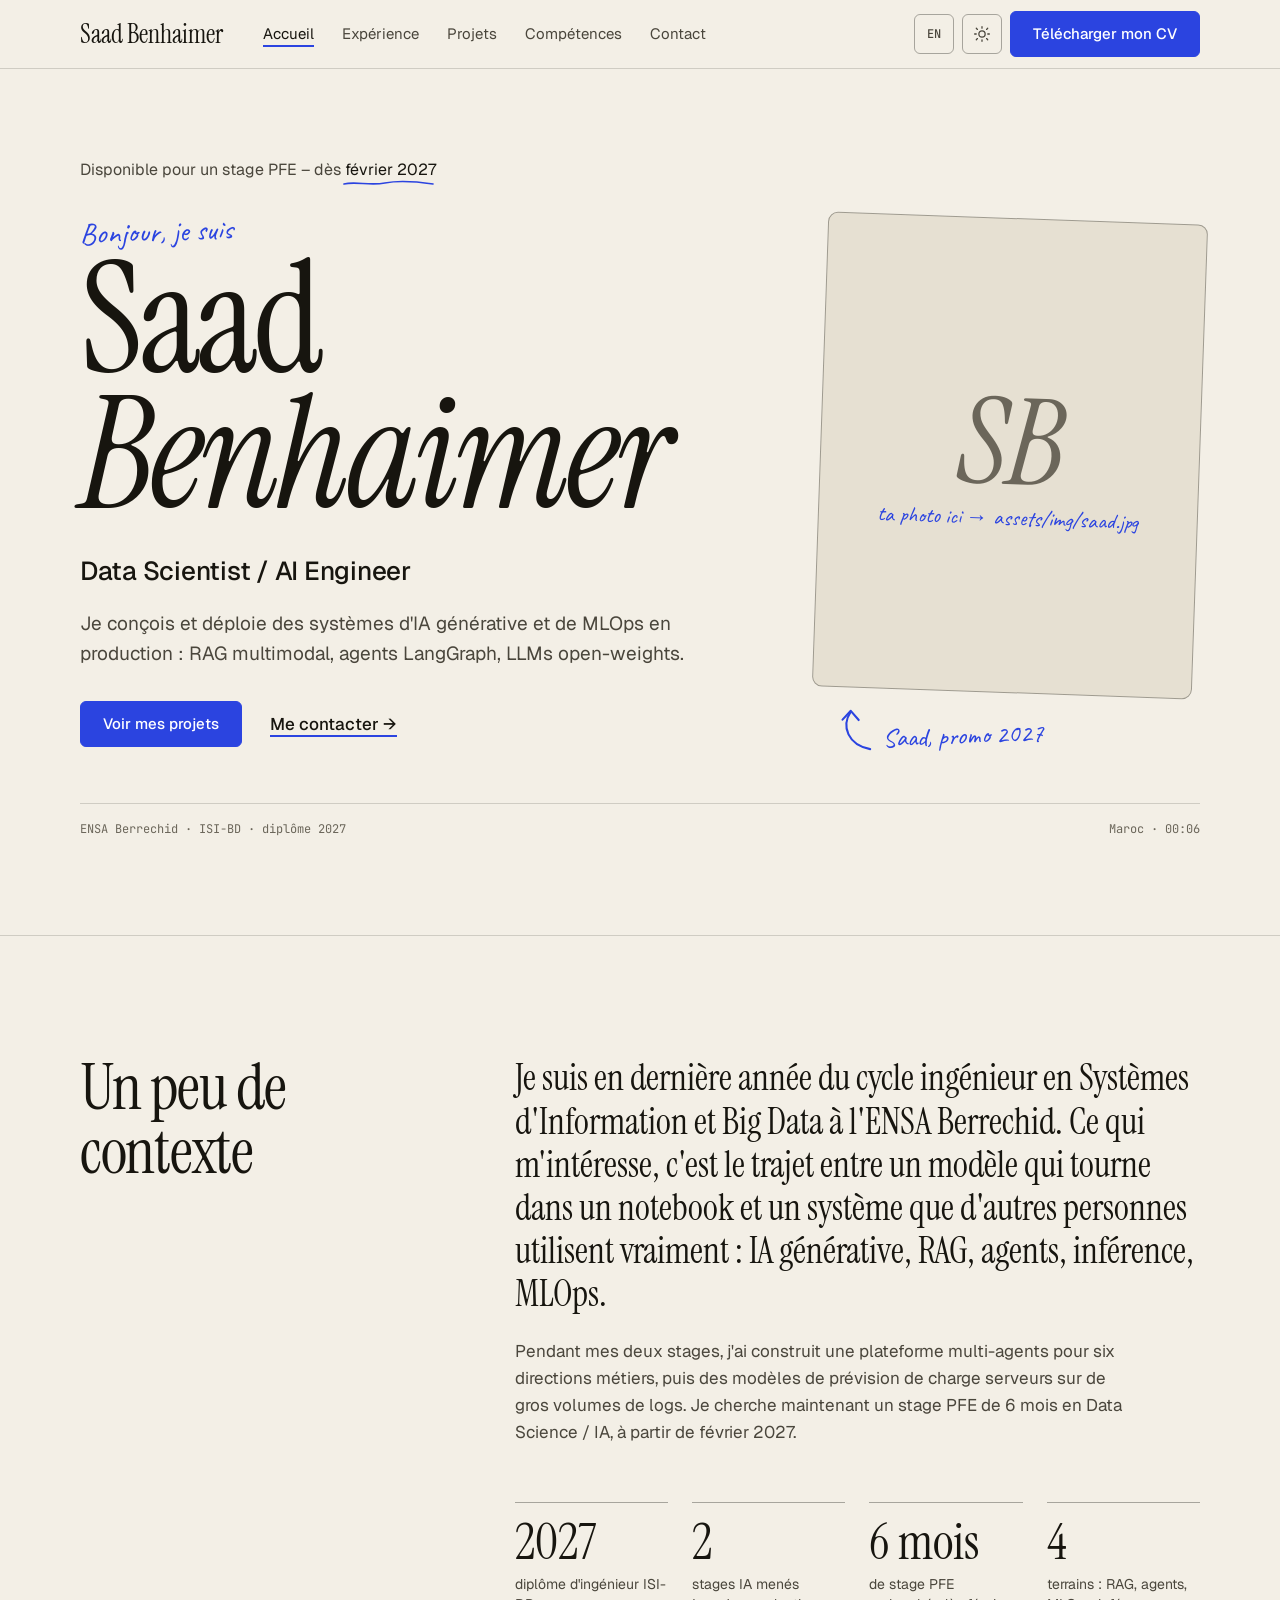
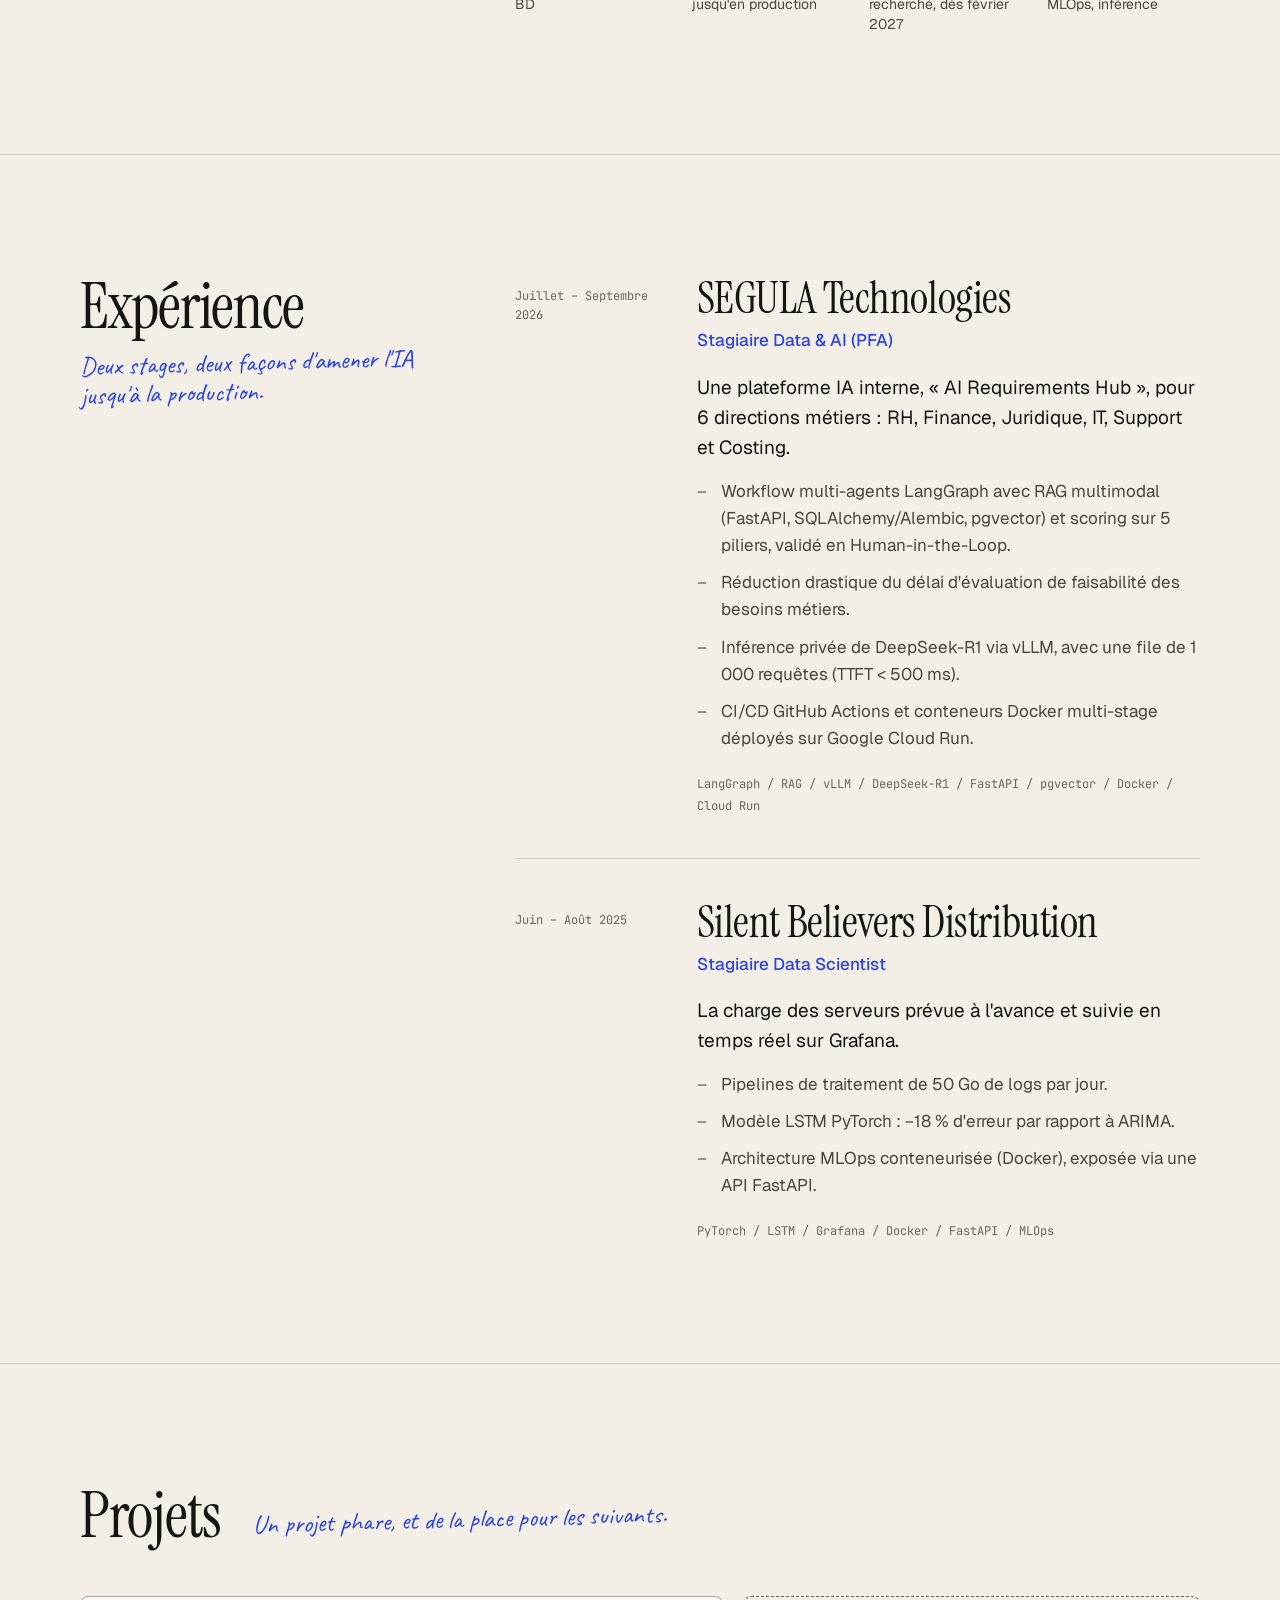
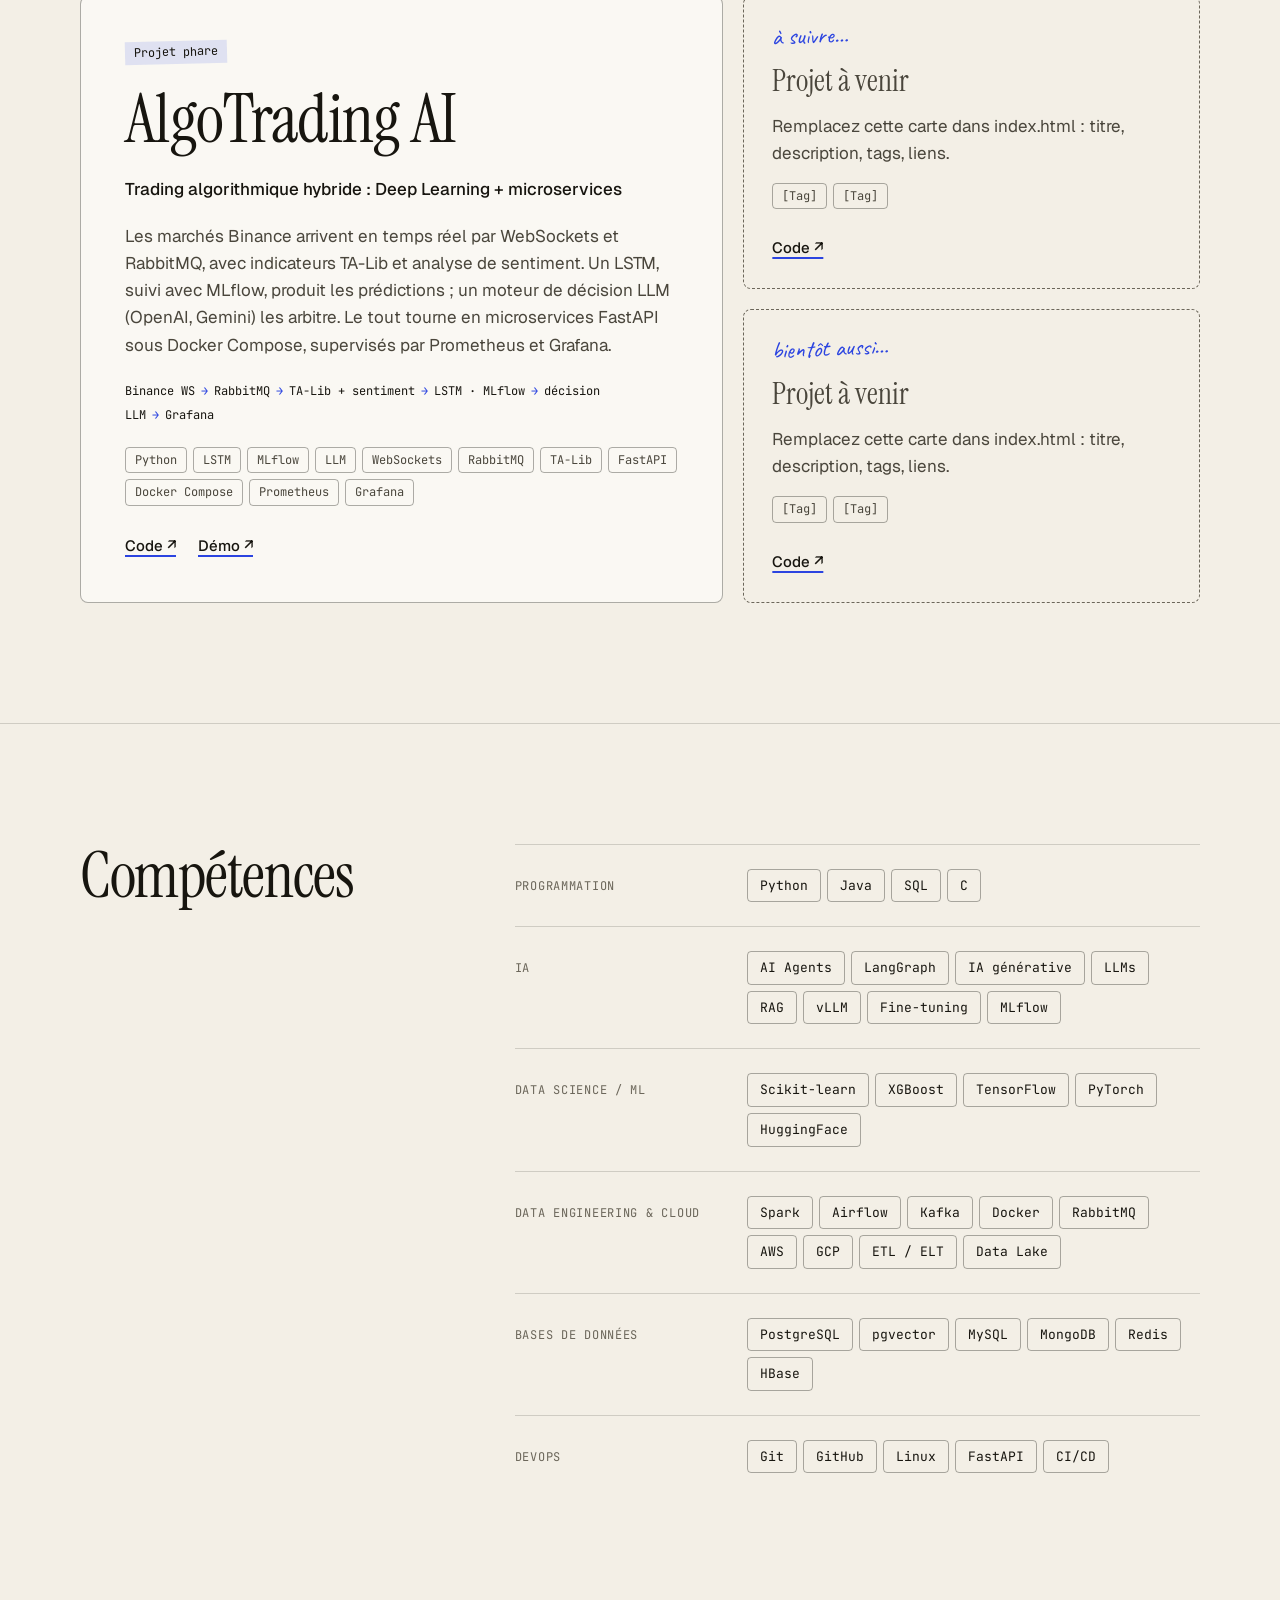
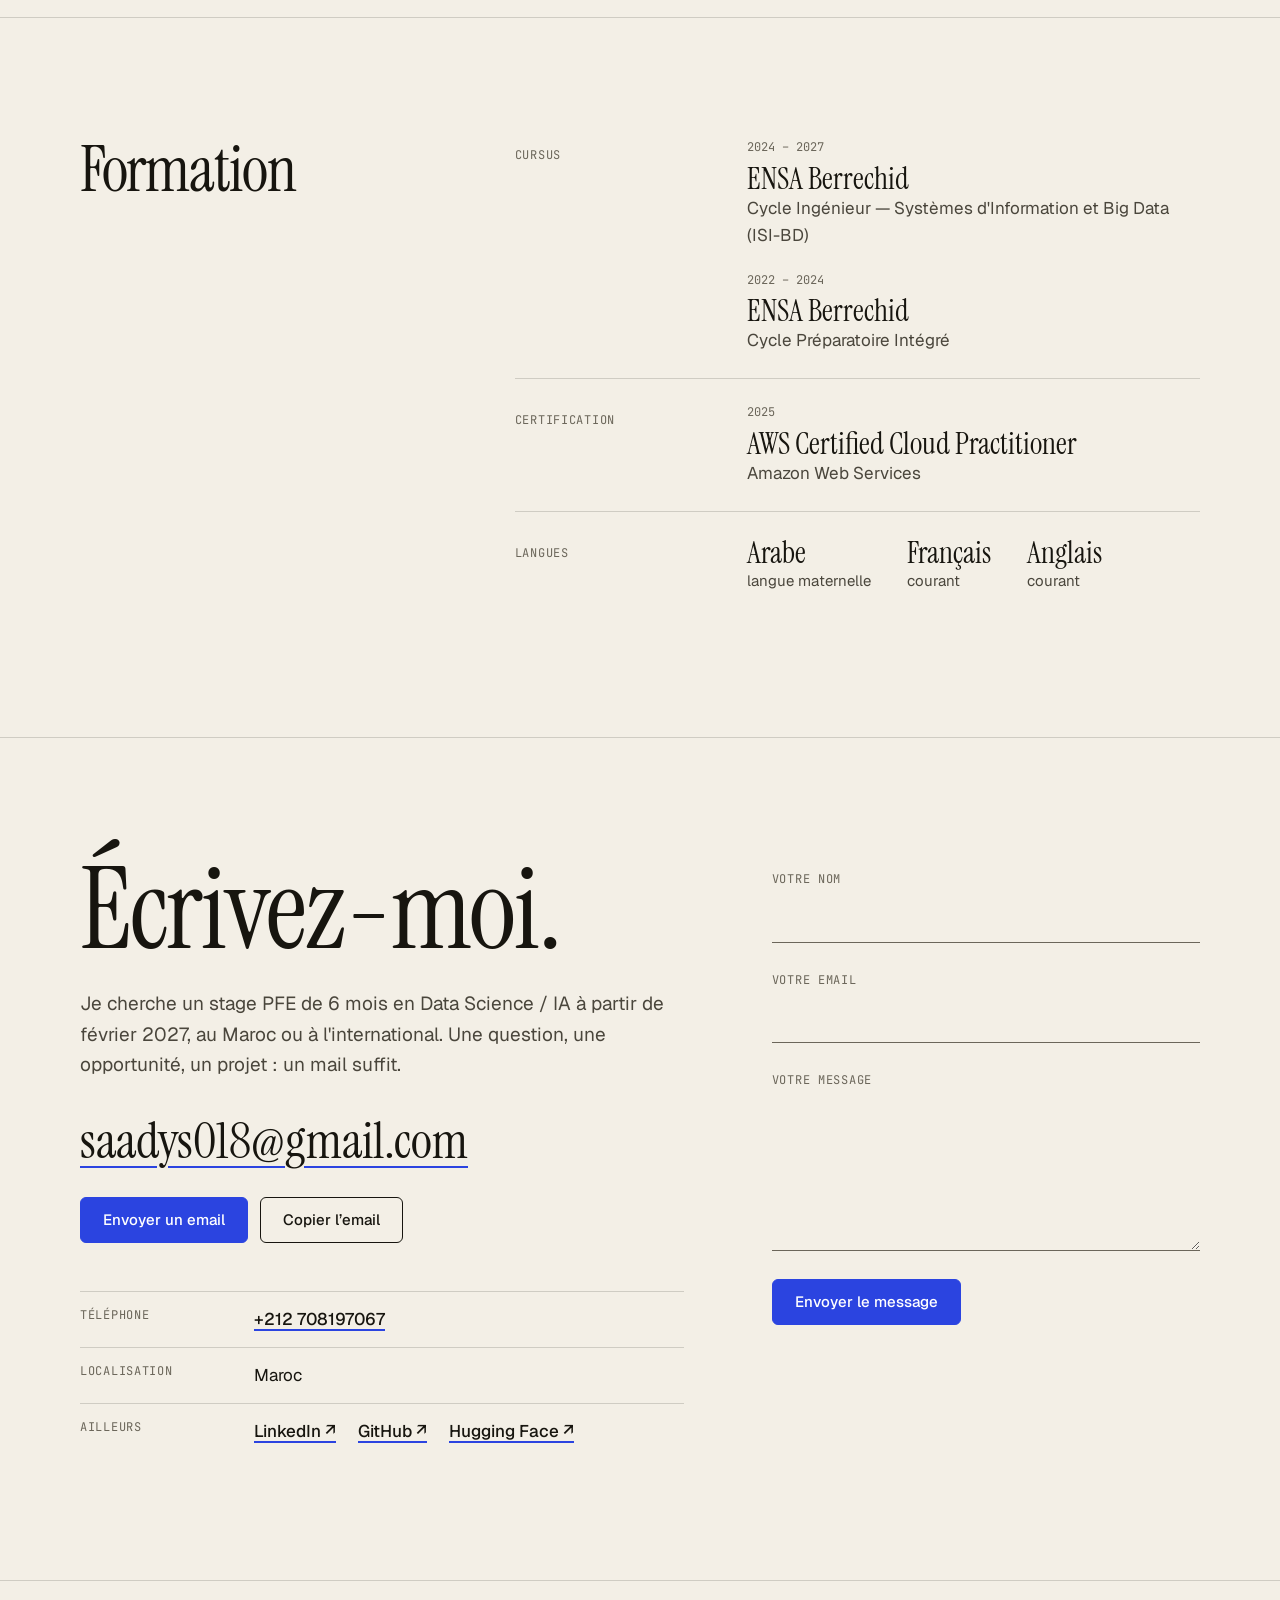
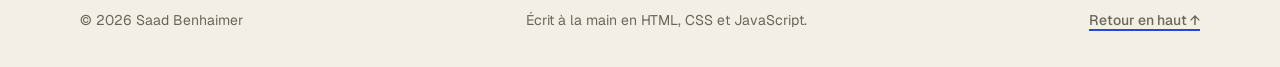
==== commit cdcfdd3d: "Stats « À propos » : un seul registre, parcours et recherche de stage Les quatre chiffres mélangeaie" ====
--- a/index.html
+++ b/index.html
@@ -161,10 +161,10 @@
       <p class="muted about-p" data-en="During my two internships I built a multi-agent platform for six business departments, then server-load forecasting models on large volumes of logs. I am now looking for a 6-month end-of-studies internship in Data Science / AI, starting February 2027.">Pendant mes deux stages, j'ai construit une plateforme multi-agents pour six directions métiers, puis des modèles de prévision de charge serveurs sur de gros volumes de logs. Je cherche maintenant un stage PFE de 6 mois en Data Science / IA, à partir de février 2027.</p>
 
       <div class="stats">
-        <div class="stat"><p class="stat-n">2</p><p class="stat-l" data-en="AI / MLOps internships">stages IA / MLOps</p></div>
-        <div class="stat"><p class="stat-n">50 Go</p><p class="stat-l" data-en="of logs processed per day">de logs traités par jour</p></div>
-        <div class="stat"><p class="stat-n">&minus;18 %</p><p class="stat-l" data-en="error vs ARIMA (LSTM)">d'erreur vs ARIMA (LSTM)</p></div>
-        <div class="stat"><p class="stat-n">&lt; 500 ms</p><p class="stat-l" data-en="TTFT in private inference">de TTFT en inférence privée</p></div>
+        <div class="stat"><p class="stat-n">2027</p><p class="stat-l" data-en="engineering degree, ISI-BD">diplôme d'ingénieur ISI-BD</p></div>
+        <div class="stat"><p class="stat-n">2</p><p class="stat-l" data-en="AI internships taken through to production">stages IA menés jusqu'en production</p></div>
+        <div class="stat"><p class="stat-n">6 mois</p><p class="stat-l" data-en="end-of-studies internship, from February 2027">de stage PFE recherché, dès février 2027</p></div>
+        <div class="stat"><p class="stat-n">4</p><p class="stat-l" data-en="fields: RAG, agents, MLOps, inference">terrains : RAG, agents, MLOps, inférence</p></div>
       </div>
     </div>
   </div>
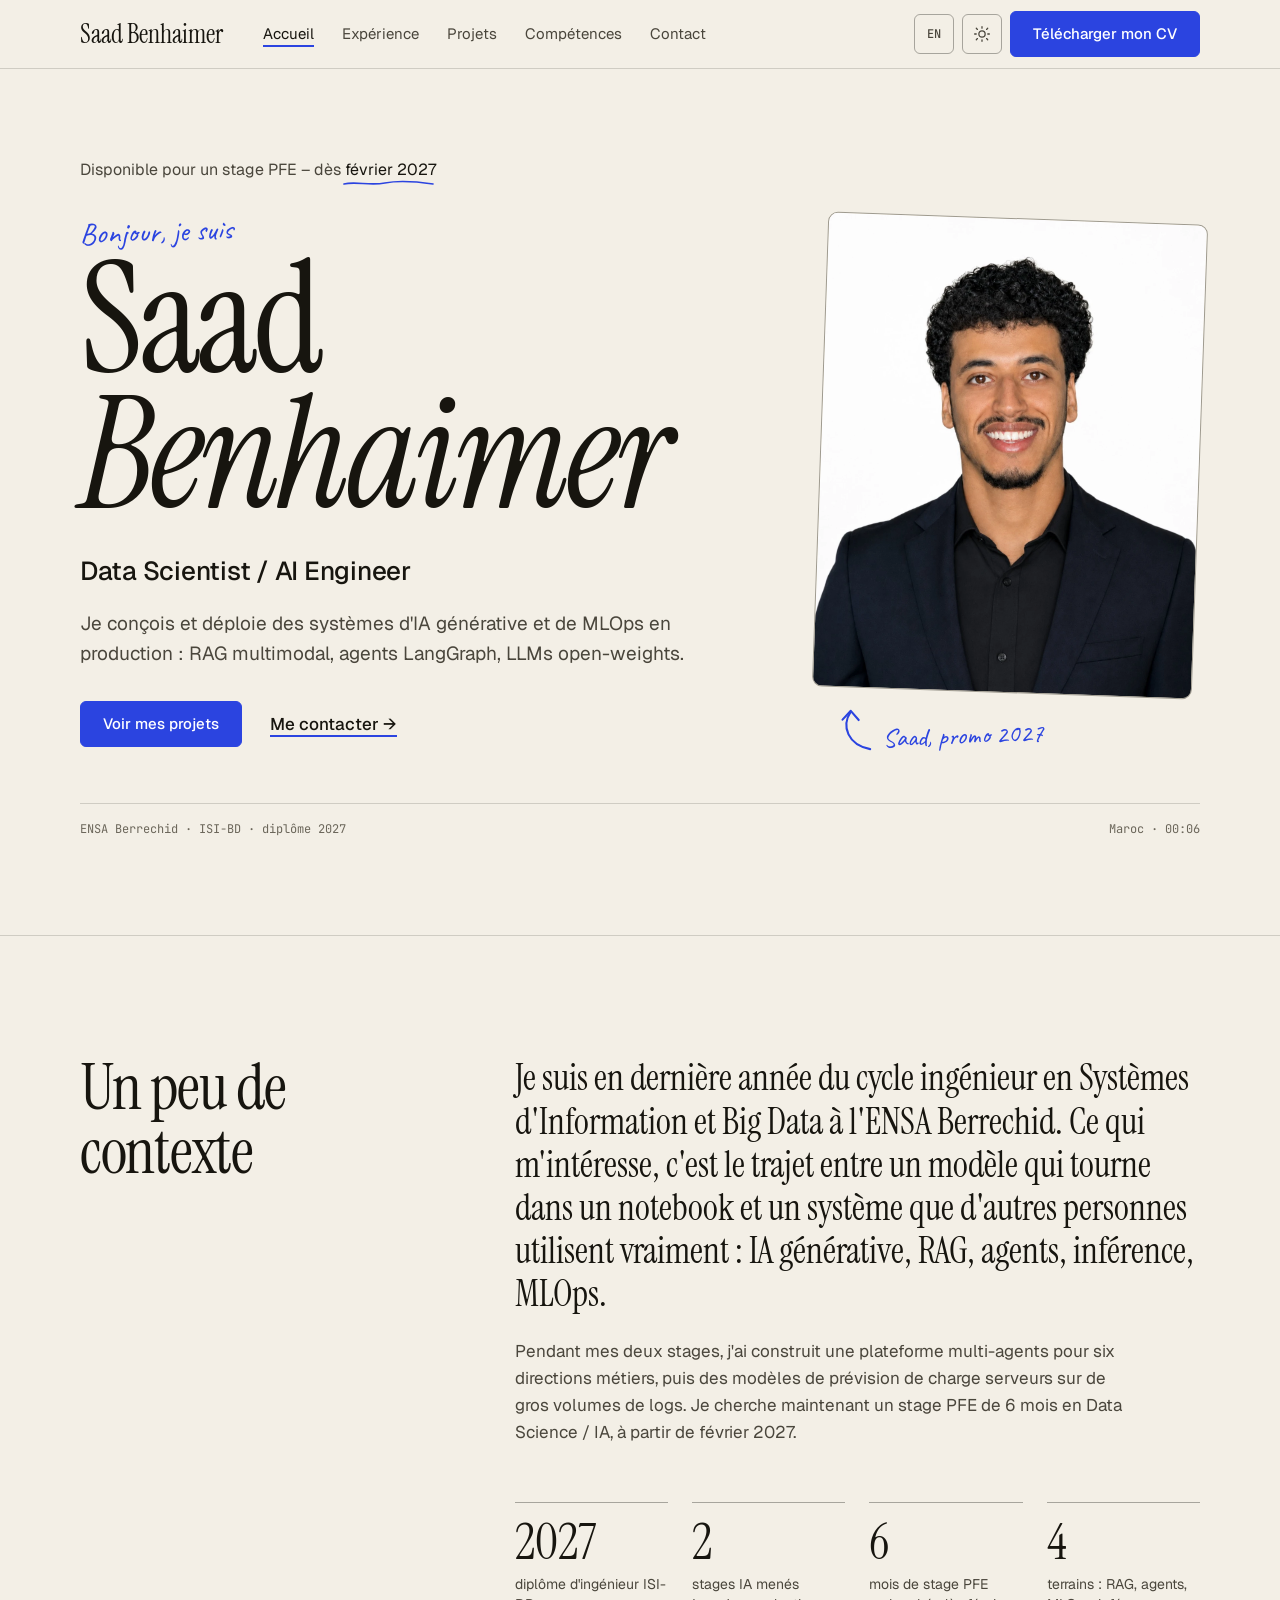
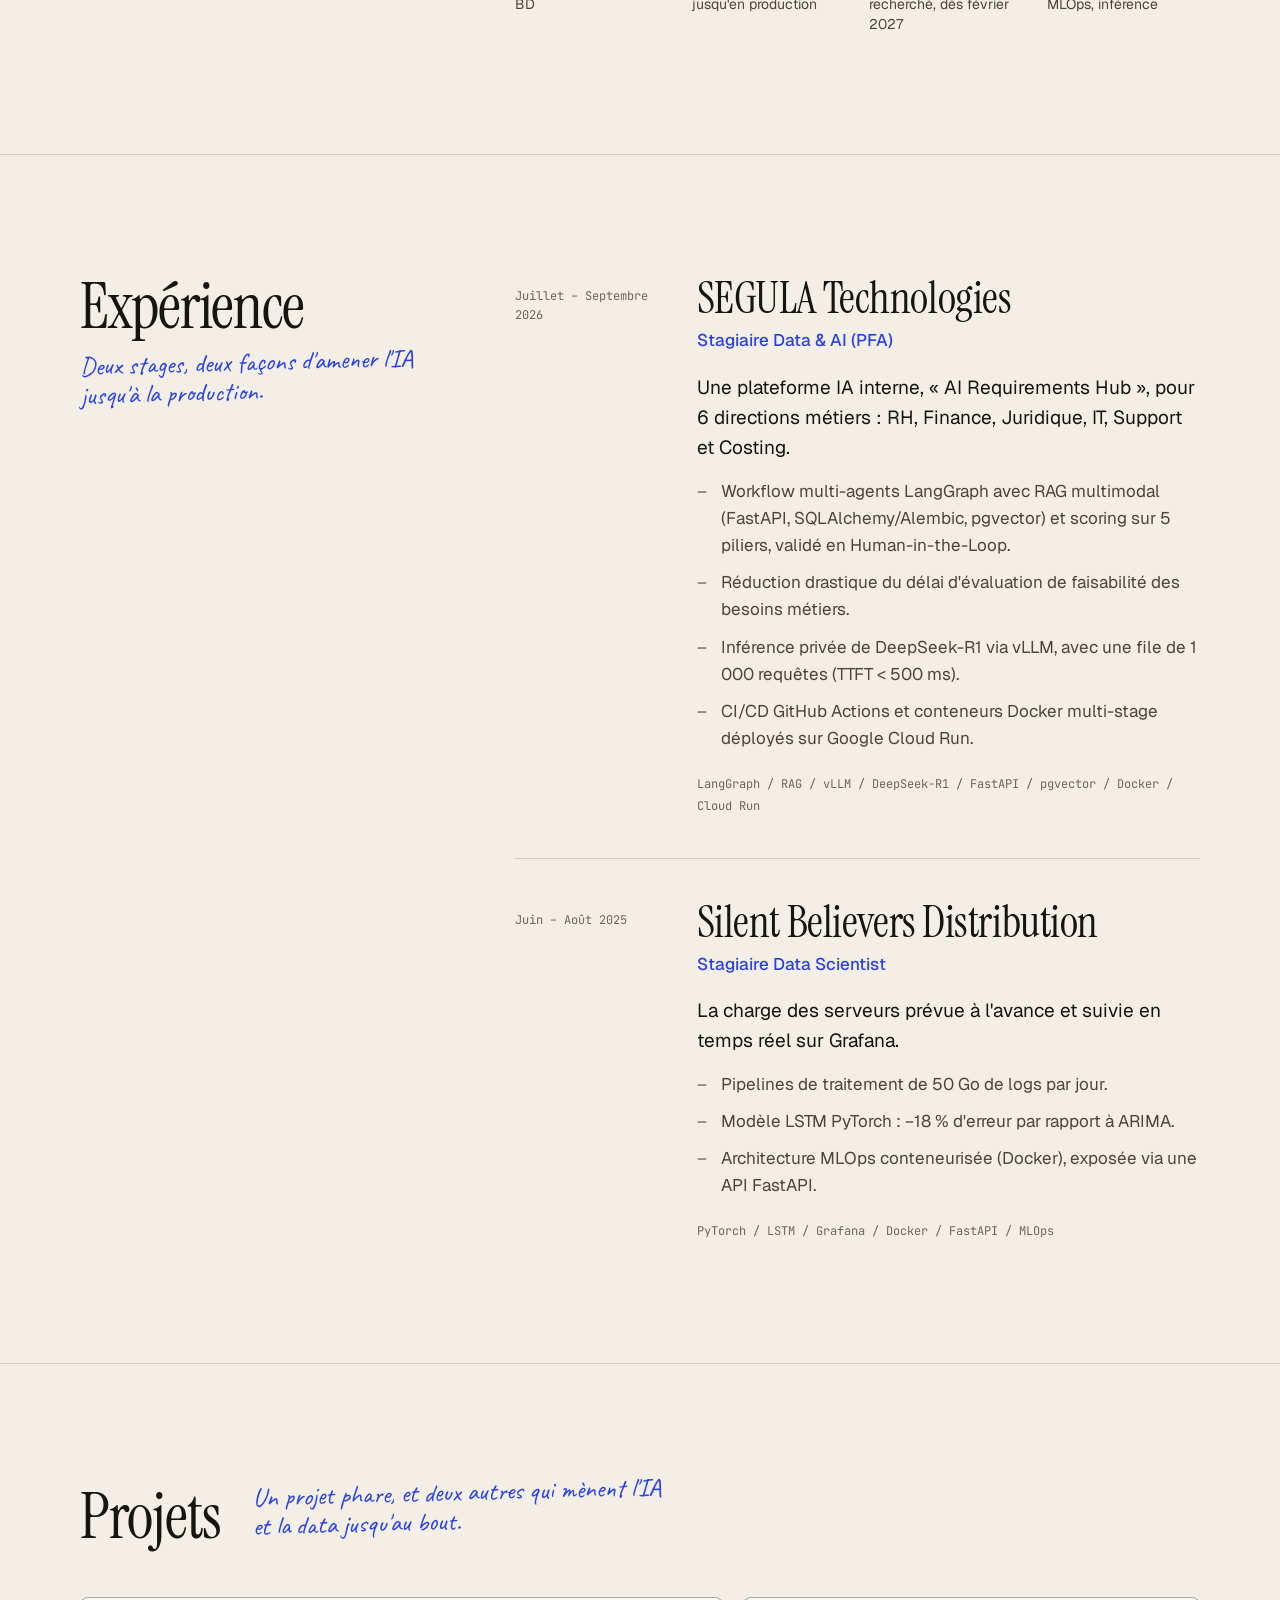
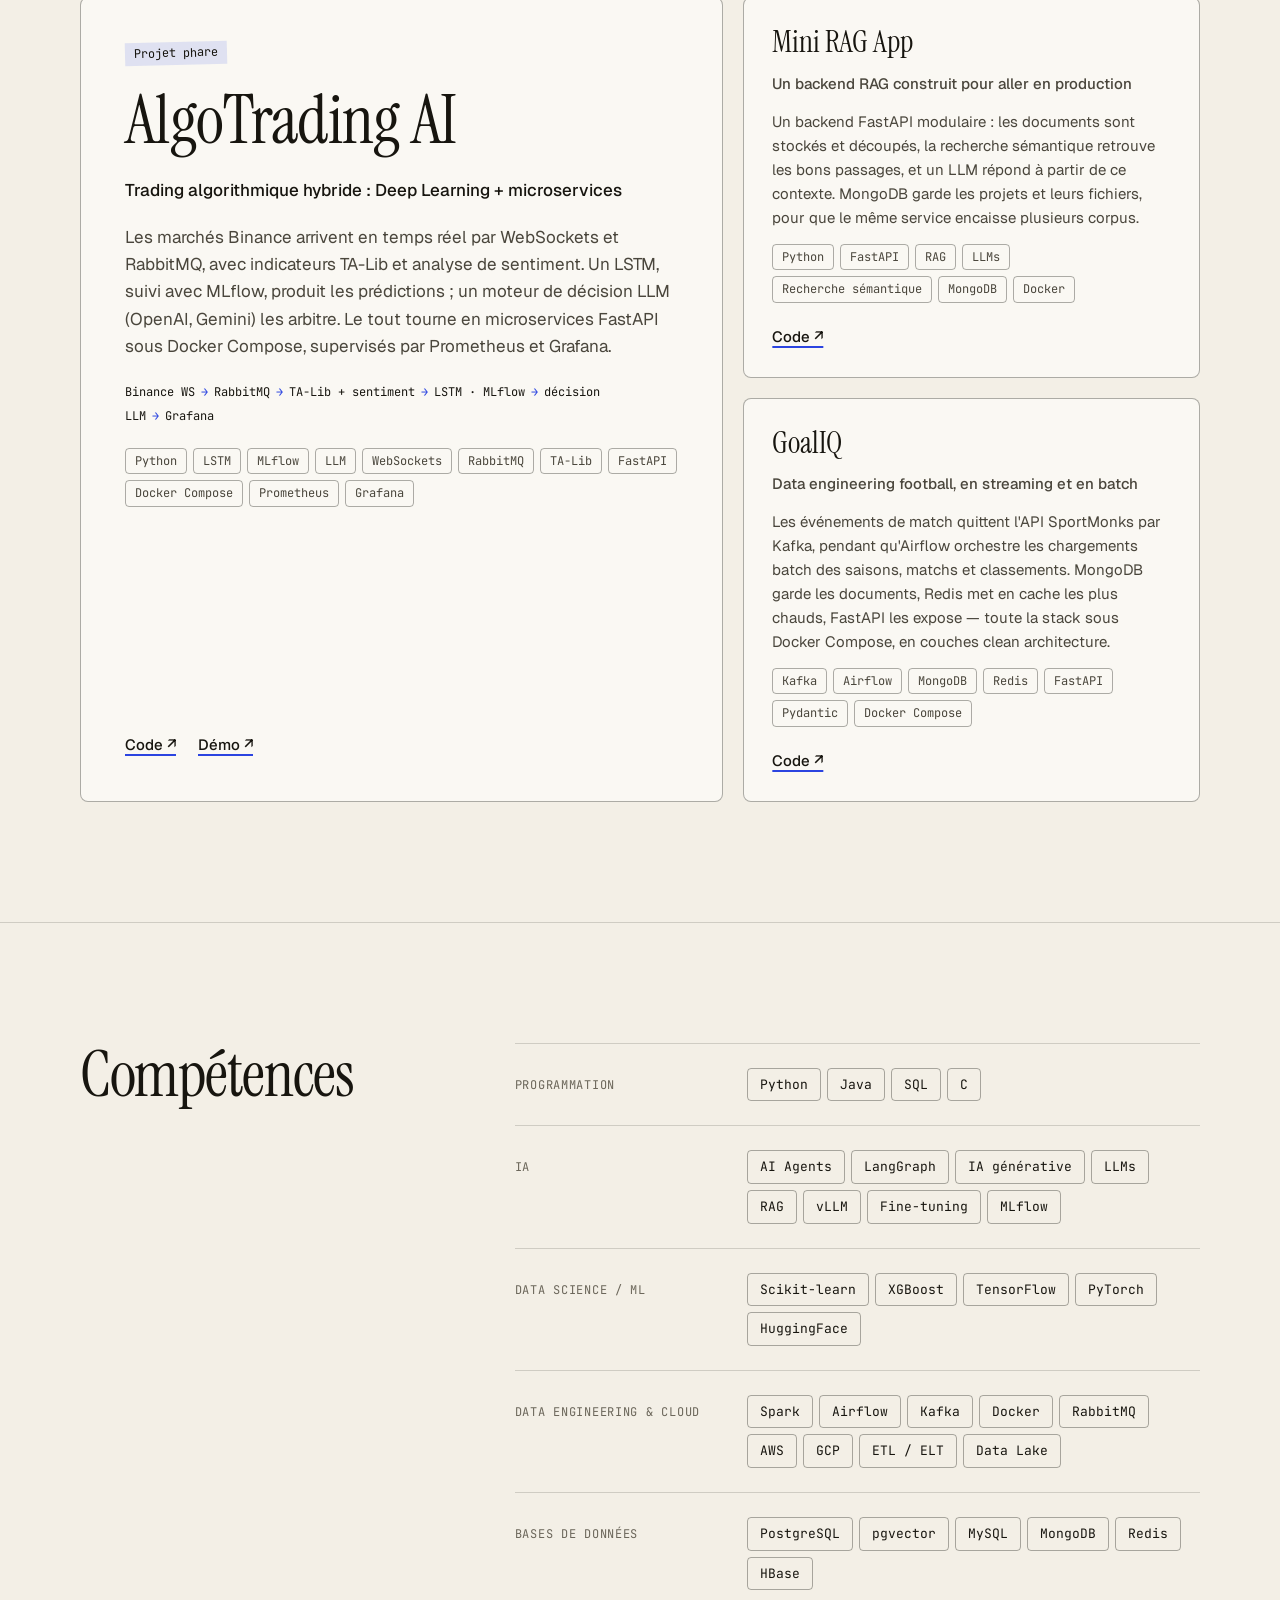
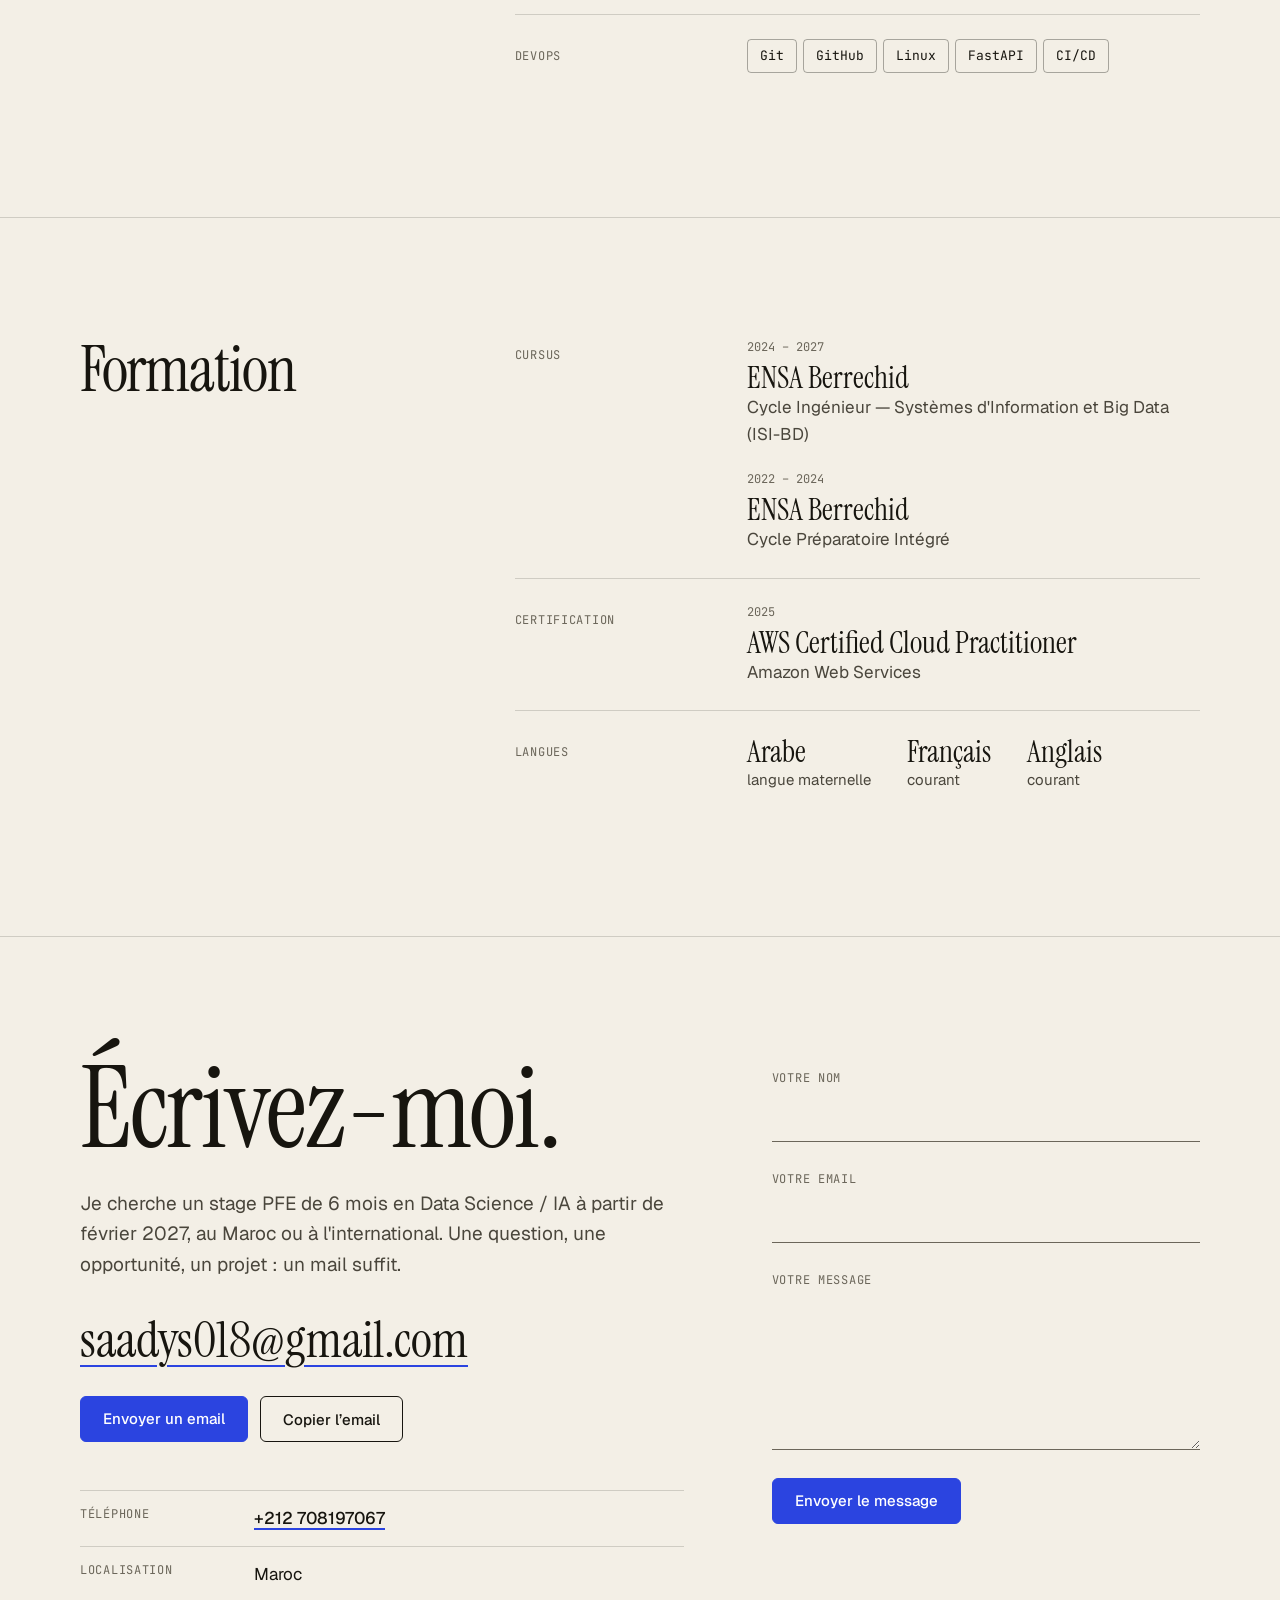
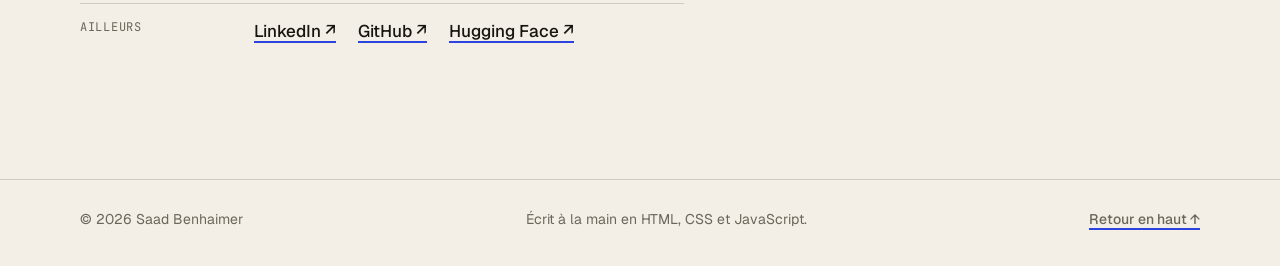
==== commit d54979f0: "Photo du héros, et les deux cartes « à suivre » remplacées par de vrais projets La photo de portrait" ====
--- a/index.html
+++ b/index.html
@@ -131,10 +131,10 @@
 
     <figure class="hero-figure">
       <div class="photo">
-        <img src="assets/img/saad.jpg" alt="Portrait de Saad Benhaimer" width="760" height="950" loading="eager" decoding="async" id="hero-photo">
+        <img src="assets/img/saad.webp" alt="Portrait de Saad Benhaimer" width="1122" height="1402" loading="eager" decoding="async" id="hero-photo">
         <div class="photo-ph" id="photo-ph" aria-hidden="true">
           <span class="photo-initials">SB</span>
-          <span class="hand photo-hint">ta photo ici → assets/img/saad.jpg</span>
+          <span class="hand photo-hint">ta photo ici → assets/img/saad.webp</span>
         </div>
       </div>
       <figcaption class="hand photo-caption">
@@ -163,7 +163,7 @@
       <div class="stats">
         <div class="stat"><p class="stat-n">2027</p><p class="stat-l" data-en="engineering degree, ISI-BD">diplôme d'ingénieur ISI-BD</p></div>
         <div class="stat"><p class="stat-n">2</p><p class="stat-l" data-en="AI internships taken through to production">stages IA menés jusqu'en production</p></div>
-        <div class="stat"><p class="stat-n">6 mois</p><p class="stat-l" data-en="end-of-studies internship, from February 2027">de stage PFE recherché, dès février 2027</p></div>
+        <div class="stat"><p class="stat-n">6</p><p class="stat-l" data-en="months of end-of-studies internship, from February 2027">mois de stage PFE recherché, dès février 2027</p></div>
         <div class="stat"><p class="stat-n">4</p><p class="stat-l" data-en="fields: RAG, agents, MLOps, inference">terrains : RAG, agents, MLOps, inférence</p></div>
       </div>
     </div>
@@ -218,7 +218,7 @@
   <div class="shell">
     <div class="section-head">
       <h2 class="h-serif" data-en="Projects">Projets</h2>
-      <p class="hand section-note" data-en="One flagship project, and room for the next ones.">Un projet phare, et de la place pour les suivants.</p>
+      <p class="hand section-note" data-en="One flagship project, and two more that take AI and data all the way.">Un projet phare, et deux autres qui mènent l'IA et la data jusqu'au bout.</p>
     </div>
 
     <div class="projects">
@@ -241,20 +241,24 @@
       </article>
 
       <div class="projects-side">
-        <article class="card card-ghost">
-          <p class="hand ghost-note" data-en="coming up…">à suivre…</p>
-          <h3 class="ghost-title" data-en="Upcoming project">Projet à venir</h3>
-          <p class="muted" data-en="Replace this card in index.html: title, description, tags, links.">Remplacez cette carte dans index.html : titre, description, tags, liens.</p>
-          <div class="tags"><span class="tag">[Tag]</span><span class="tag">[Tag]</span></div>
-          <a class="link-accent ghost-link" href="https://github.com/saadys" target="_blank" rel="noopener noreferrer">Code ↗</a>
+        <article class="card card-side">
+          <h3 class="side-title">Mini RAG App</h3>
+          <p class="side-sub" data-en="A RAG backend built to go into production">Un backend RAG construit pour aller en production</p>
+          <p class="muted" data-en="A modular FastAPI backend: documents are stored and chunked, semantic search finds the right passages, and an LLM answers from that retrieved context. MongoDB holds the projects and their assets, so the same service takes on several corpora.">Un backend FastAPI modulaire : les documents sont stockés et découpés, la recherche sémantique retrouve les bons passages, et un LLM répond à partir de ce contexte. MongoDB garde les projets et leurs fichiers, pour que le même service encaisse plusieurs corpus.</p>
+          <div class="tags"><span class="tag">Python</span><span class="tag">FastAPI</span><span class="tag">RAG</span><span class="tag">LLMs</span><span class="tag" data-en="Semantic search">Recherche sémantique</span><span class="tag">MongoDB</span><span class="tag">Docker</span></div>
+          <div class="card-links">
+            <a class="link-accent" href="https://github.com/saadys/mini-rag-app" target="_blank" rel="noopener noreferrer">Code ↗</a>
+          </div>
         </article>
 
-        <article class="card card-ghost">
-          <p class="hand ghost-note" data-en="also soon…">bientôt aussi…</p>
-          <h3 class="ghost-title" data-en="Upcoming project">Projet à venir</h3>
-          <p class="muted" data-en="Replace this card in index.html: title, description, tags, links.">Remplacez cette carte dans index.html : titre, description, tags, liens.</p>
-          <div class="tags"><span class="tag">[Tag]</span><span class="tag">[Tag]</span></div>
-          <a class="link-accent ghost-link" href="https://github.com/saadys" target="_blank" rel="noopener noreferrer">Code ↗</a>
+        <article class="card card-side">
+          <h3 class="side-title">GoalIQ</h3>
+          <p class="side-sub" data-en="Football data engineering, streaming and batch">Data engineering football, en streaming et en batch</p>
+          <p class="muted" data-en="Live match events leave the SportMonks API through Kafka, while Airflow orchestrates the batch loads of seasons, fixtures and standings. MongoDB keeps the documents, Redis caches the hot ones, FastAPI serves them — the whole stack under Docker Compose, in clean-architecture layers.">Les événements de match quittent l'API SportMonks par Kafka, pendant qu'Airflow orchestre les chargements batch des saisons, matchs et classements. MongoDB garde les documents, Redis met en cache les plus chauds, FastAPI les expose — toute la stack sous Docker Compose, en couches clean architecture.</p>
+          <div class="tags"><span class="tag">Kafka</span><span class="tag">Airflow</span><span class="tag">MongoDB</span><span class="tag">Redis</span><span class="tag">FastAPI</span><span class="tag">Pydantic</span><span class="tag">Docker Compose</span></div>
+          <div class="card-links">
+            <a class="link-accent" href="https://github.com/saadys/GoalIQ-" target="_blank" rel="noopener noreferrer">Code ↗</a>
+          </div>
         </article>
       </div>
     </div>
--- a/assets/css/styles.css
+++ b/assets/css/styles.css
@@ -604,22 +604,22 @@
   gap: 20px;
 }
 
-.card-ghost {
+.card-side {
   flex: 1;
   padding: 28px;
-  gap: 16px;
-  border: 1px dashed var(--text3);
+  gap: 14px;
+  background: var(--surface);
+  border: 1px solid var(--rule-strong);
   transition: border-color var(--t);
 }
-.card-ghost:hover { border-color: var(--accent); }
-.ghost-note { font-size: 24px; transform: rotate(-2deg); transform-origin: left; }
-.ghost-title {
+.card-side:hover { border-color: var(--accent); }
+.side-title {
   font-family: var(--serif);
   font-size: 30px;
   line-height: 1.05;
-  color: var(--text2);
-}
-.ghost-link { margin-top: auto; font-size: 15px; }
+}
+.side-sub { font-size: 15px; font-weight: 500; color: var(--text2); }
+.card-side .muted { font-size: 15px; }
 
 /* ---------- 10. COMPÉTENCES / FORMATION ---------- */
 
@@ -840,7 +840,7 @@
     transition-duration: .01ms !important;
   }
   .hero-hello, .section-note, .badge, .photo,
-  .photo-caption, .ghost-note { transform: none; }
+  .photo-caption { transform: none; }
 }
 
 @media print {
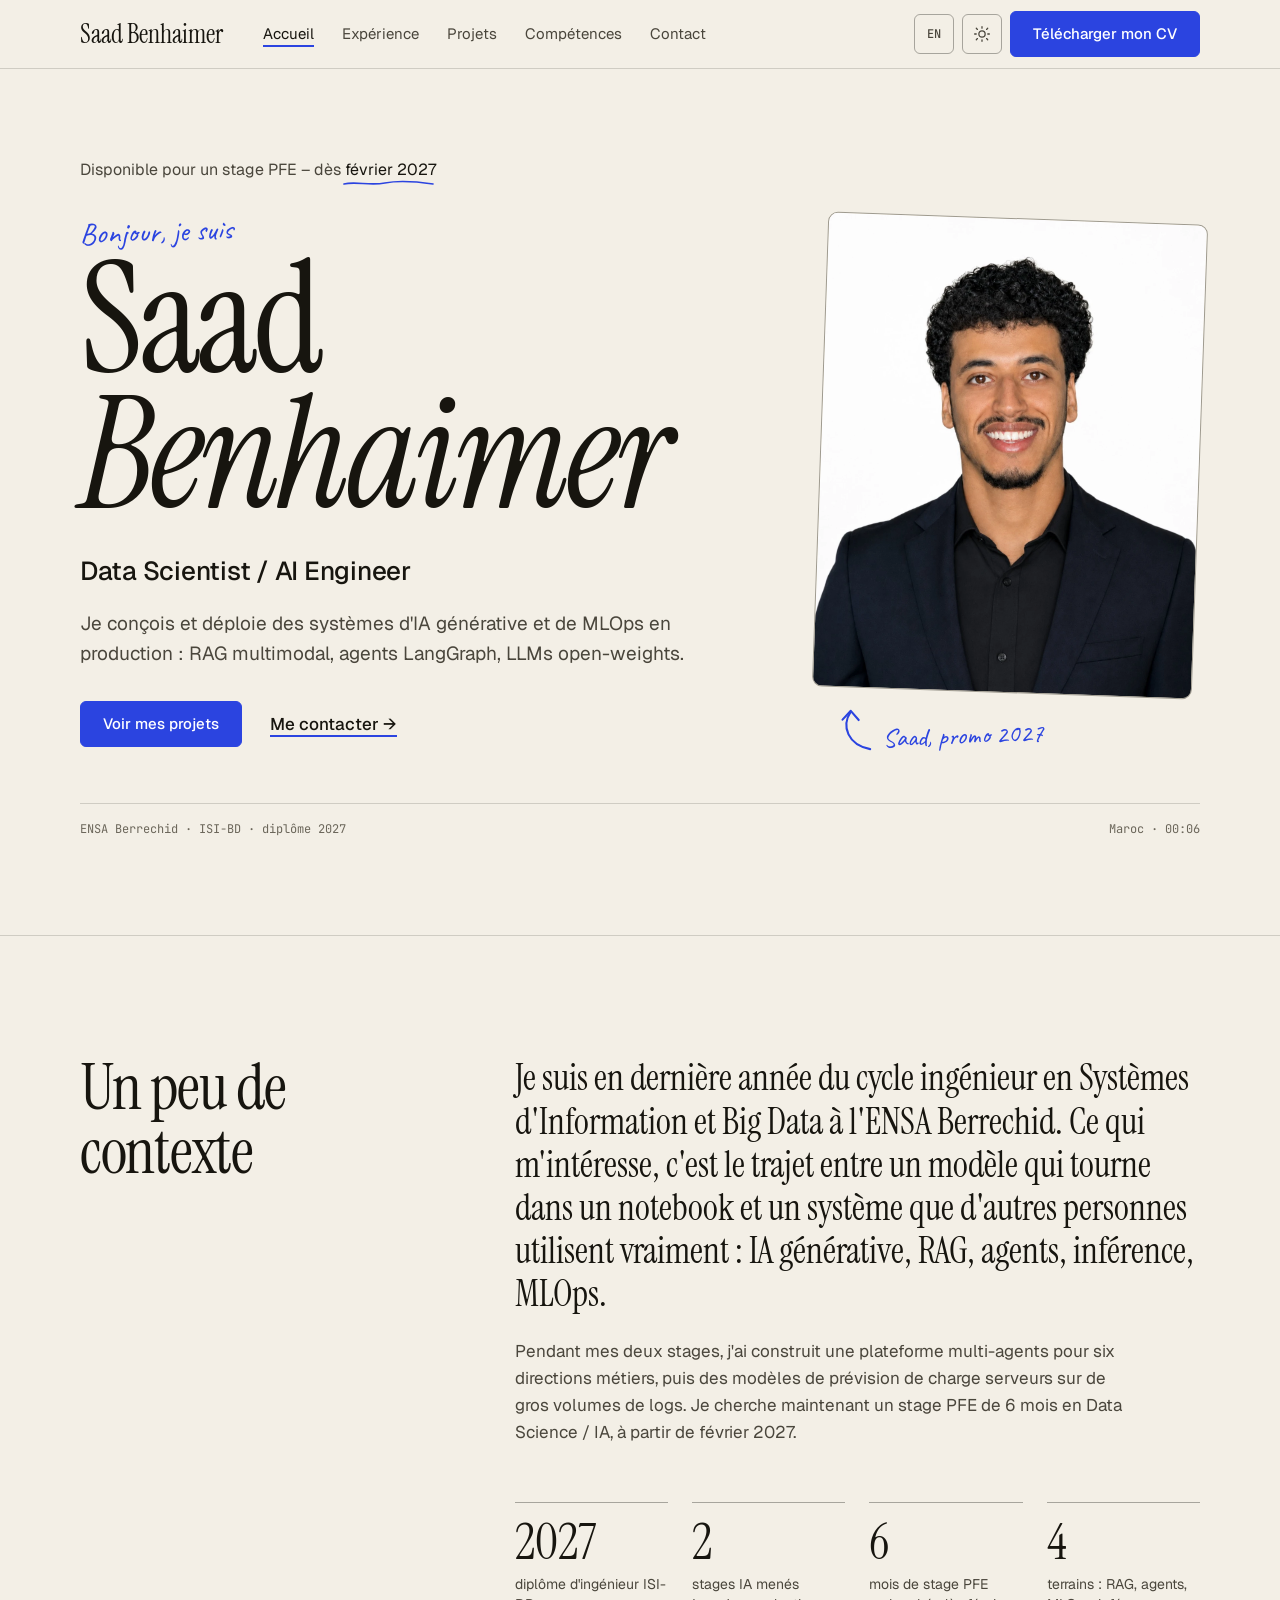
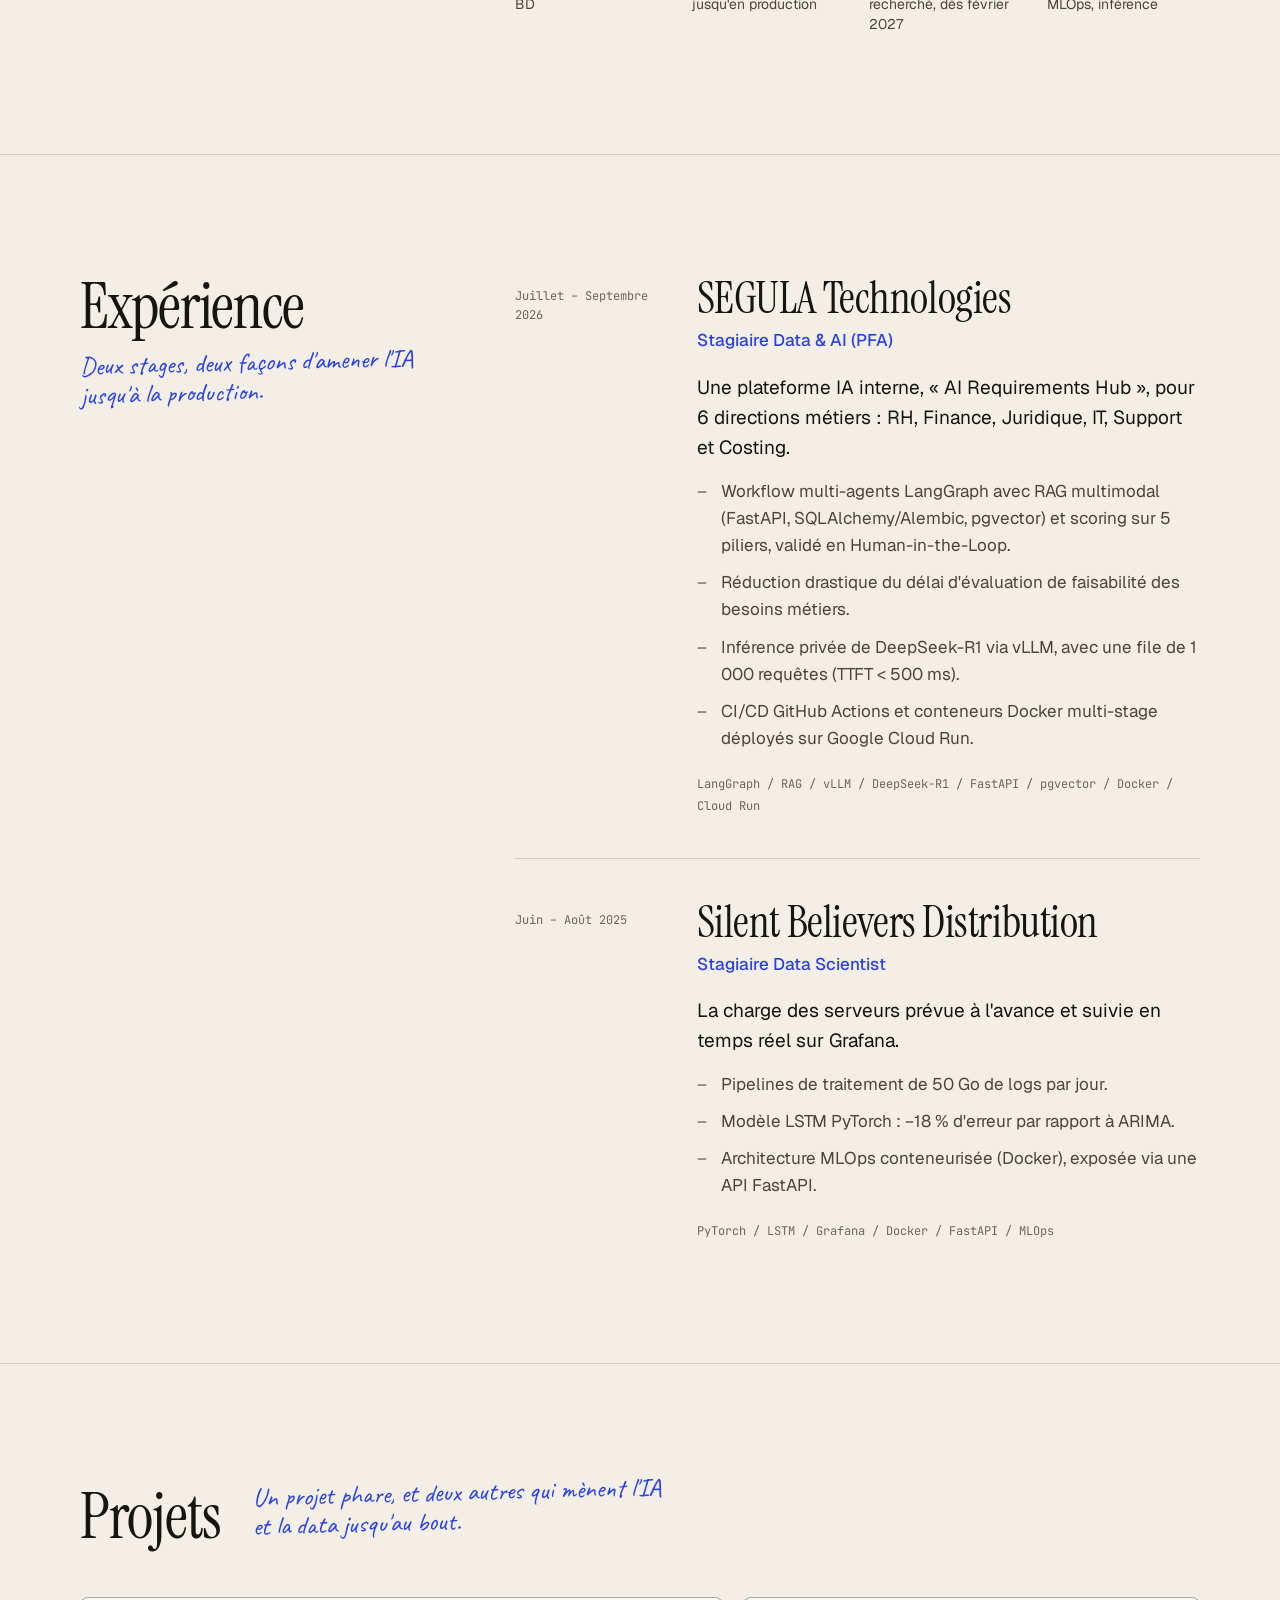
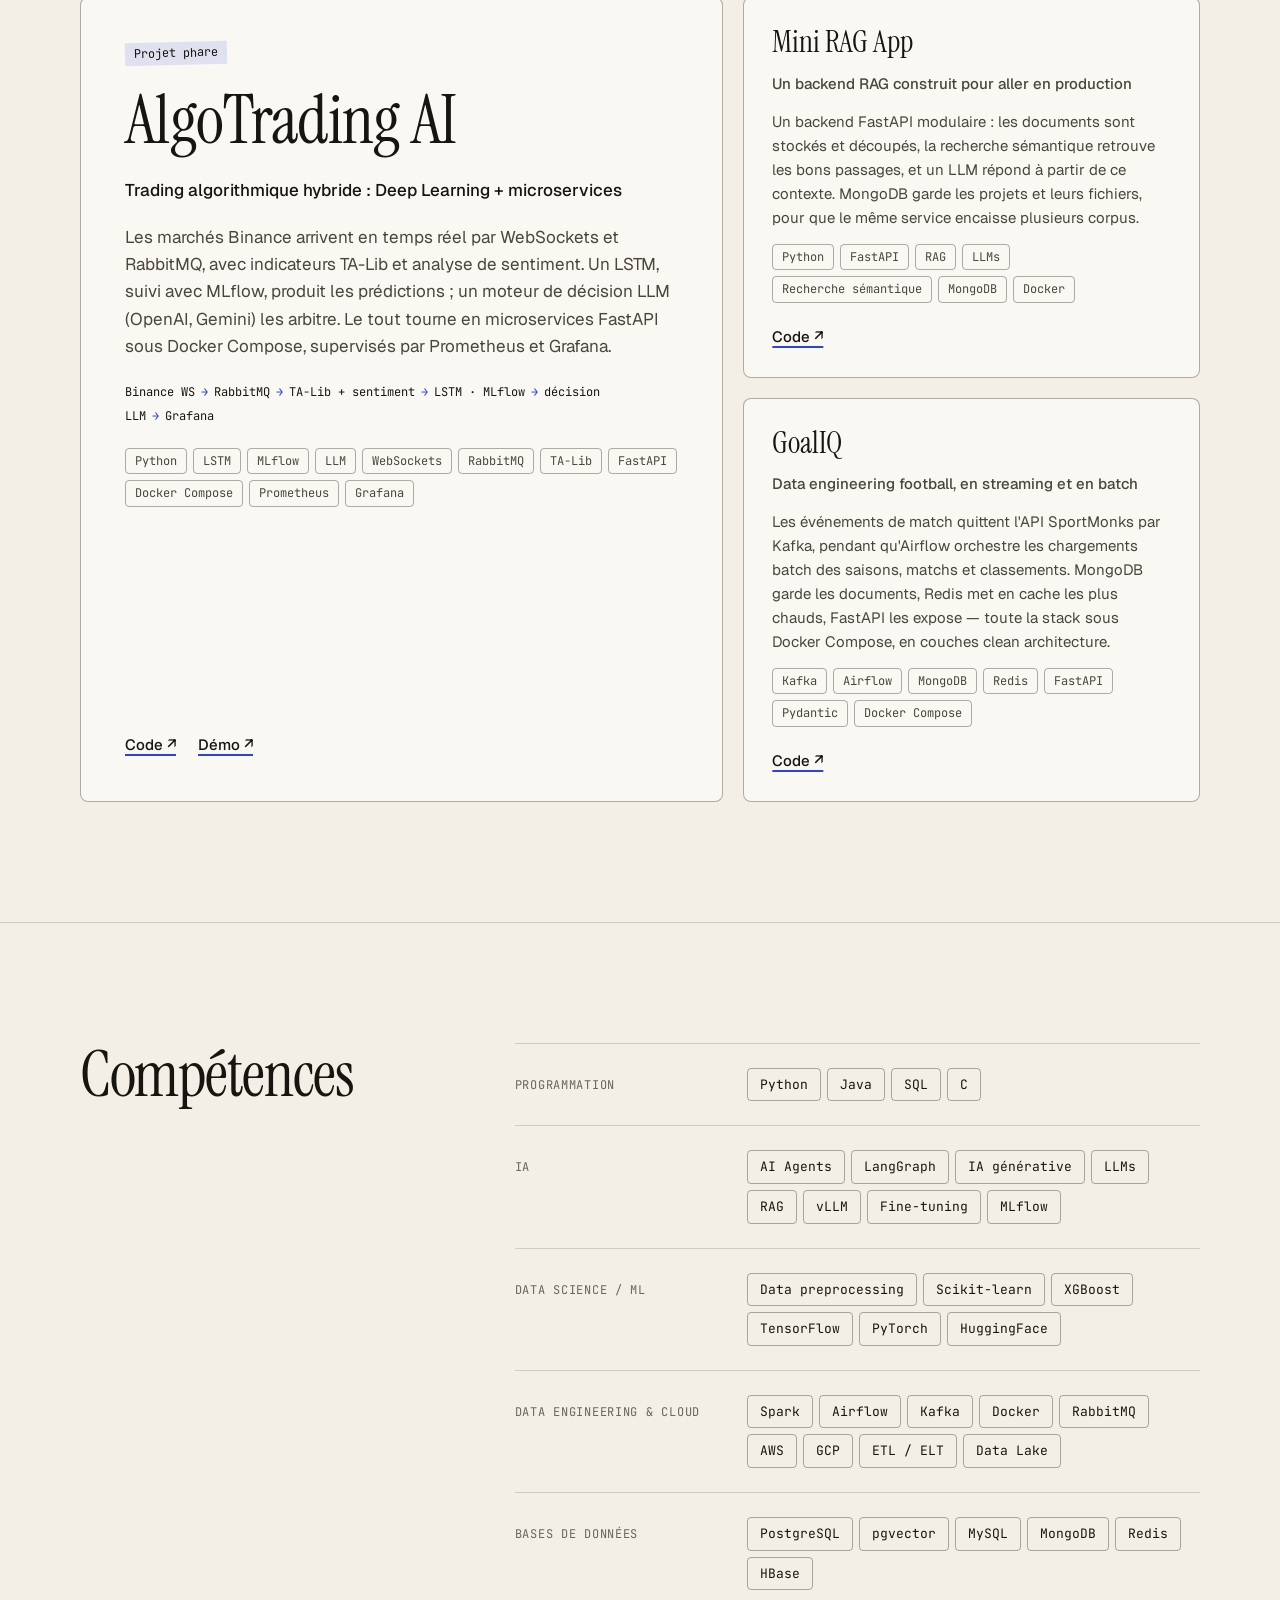
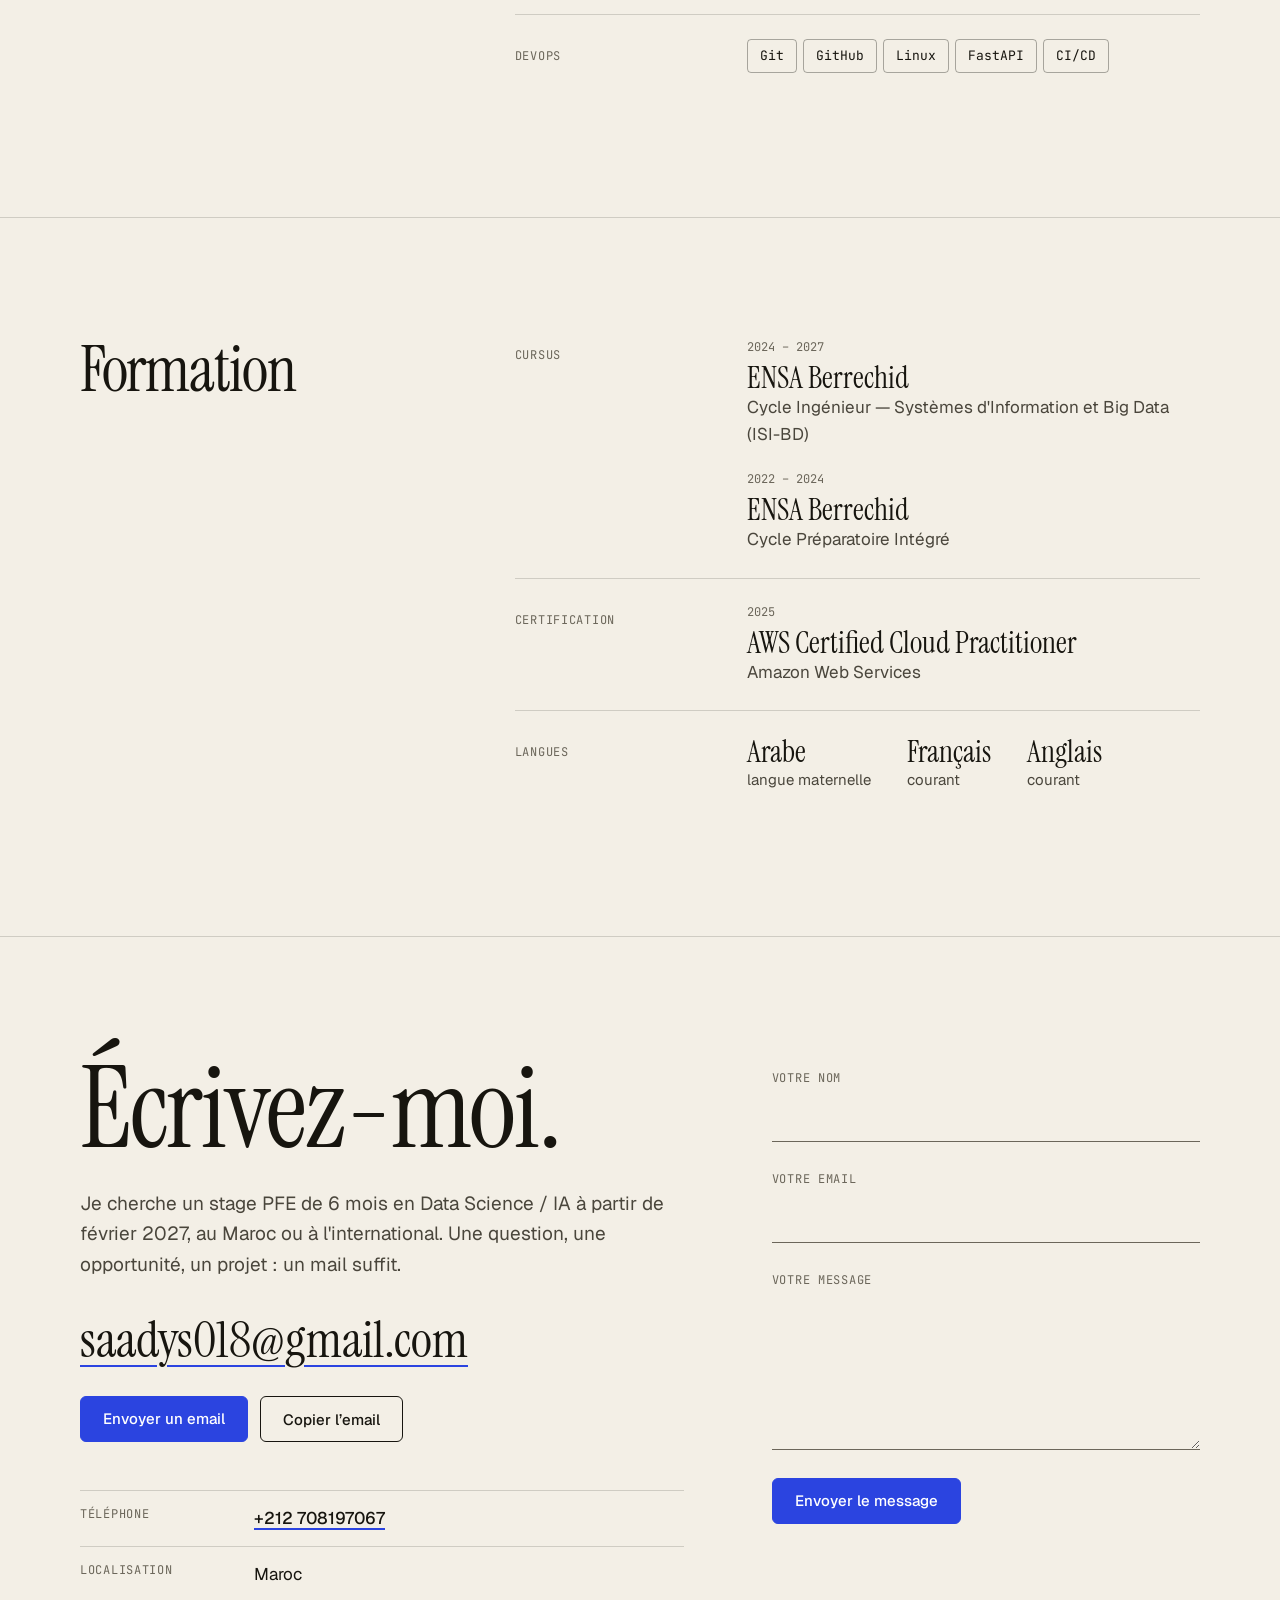
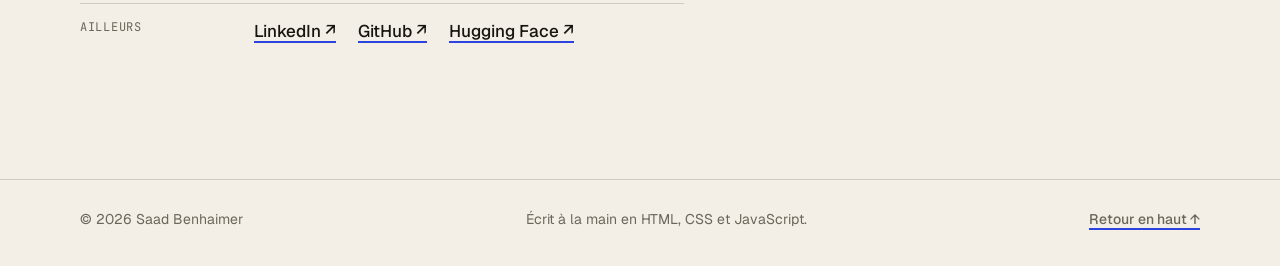
==== commit 01019353: "Compétences : ajouter « Data preprocessing » Seule entrée du CV qui manquait à la section ; placée e" ====
--- a/index.html
+++ b/index.html
@@ -40,7 +40,7 @@
 <link rel="preconnect" href="https://fonts.gstatic.com" crossorigin>
 <link rel="preload" as="style" href="https://fonts.googleapis.com/css2?family=Instrument+Serif:ital@0;1&amp;family=Geist:wght@400;500;600&amp;family=JetBrains+Mono:wght@400;500&amp;family=Caveat:wght@500&amp;display=swap">
 <link rel="stylesheet" href="https://fonts.googleapis.com/css2?family=Instrument+Serif:ital@0;1&amp;family=Geist:wght@400;500;600&amp;family=JetBrains+Mono:wght@400;500&amp;family=Caveat:wght@500&amp;display=swap">
-<link rel="stylesheet" href="assets/css/styles.css">
+<link rel="stylesheet" href="assets/css/styles.css?v=2">
 
 <script type="application/ld+json">
 {
@@ -84,7 +84,7 @@
         <svg class="ico ico-sun" width="18" height="18" viewBox="0 0 24 24" fill="none" stroke="currentColor" stroke-width="1.7" stroke-linecap="round" stroke-linejoin="round" aria-hidden="true"><circle cx="12" cy="12" r="4.2"/><path d="M12 2.2v2.1M12 19.7v2.1M4.4 4.4l1.5 1.5M18.1 18.1l1.5 1.5M2.2 12h2.1M19.7 12h2.1M4.4 19.6l1.5-1.5M18.1 5.9l1.5-1.5"/></svg>
       </button>
 
-      <a class="btn btn-primary btn-cv" href="assets/cv/Saad_Benhaimer_CV.pdf" download data-en="Download my CV">Télécharger mon CV</a>
+      <a class="btn btn-primary btn-cv" href="assets/cv/Saad_Benhaimer_CV.pdf?v=3" download data-en="Download my CV">Télécharger mon CV</a>
 
       <button type="button" class="icon-btn burger" id="burger" aria-label="Ouvrir le menu" aria-expanded="false" aria-controls="mobile-menu">
         <svg width="18" height="18" viewBox="0 0 24 24" fill="none" stroke="currentColor" stroke-width="1.8" stroke-linecap="round" aria-hidden="true"><path d="M3.5 7h17M3.5 12h17M3.5 17h17"/></svg>
@@ -100,7 +100,7 @@
     <a href="#competences" data-en="Skills">Compétences</a>
     <a href="#formation"   data-en="Education">Formation</a>
     <a href="#contact"     data-en="Contact">Contact</a>
-    <a href="assets/cv/Saad_Benhaimer_CV.pdf" download class="mobile-cv" data-en="Download my CV">Télécharger mon CV ↓</a>
+    <a href="assets/cv/Saad_Benhaimer_CV.pdf?v=3" download class="mobile-cv" data-en="Download my CV">Télécharger mon CV ↓</a>
   </nav>
 </header>
 
@@ -282,7 +282,7 @@
       </div>
       <div class="skill-row">
         <h3 class="skill-group">Data Science / ML</h3>
-        <div class="tags tags-lg"><span class="tag">Scikit-learn</span><span class="tag">XGBoost</span><span class="tag">TensorFlow</span><span class="tag">PyTorch</span><span class="tag">HuggingFace</span></div>
+        <div class="tags tags-lg"><span class="tag">Data preprocessing</span><span class="tag">Scikit-learn</span><span class="tag">XGBoost</span><span class="tag">TensorFlow</span><span class="tag">PyTorch</span><span class="tag">HuggingFace</span></div>
       </div>
       <div class="skill-row">
         <h3 class="skill-group">Data Engineering &amp; Cloud</h3>
@@ -397,6 +397,6 @@
   </div>
 </footer>
 
-<script src="assets/js/main.js" defer></script>
+<script src="assets/js/main.js?v=2" defer></script>
 </body>
 </html>
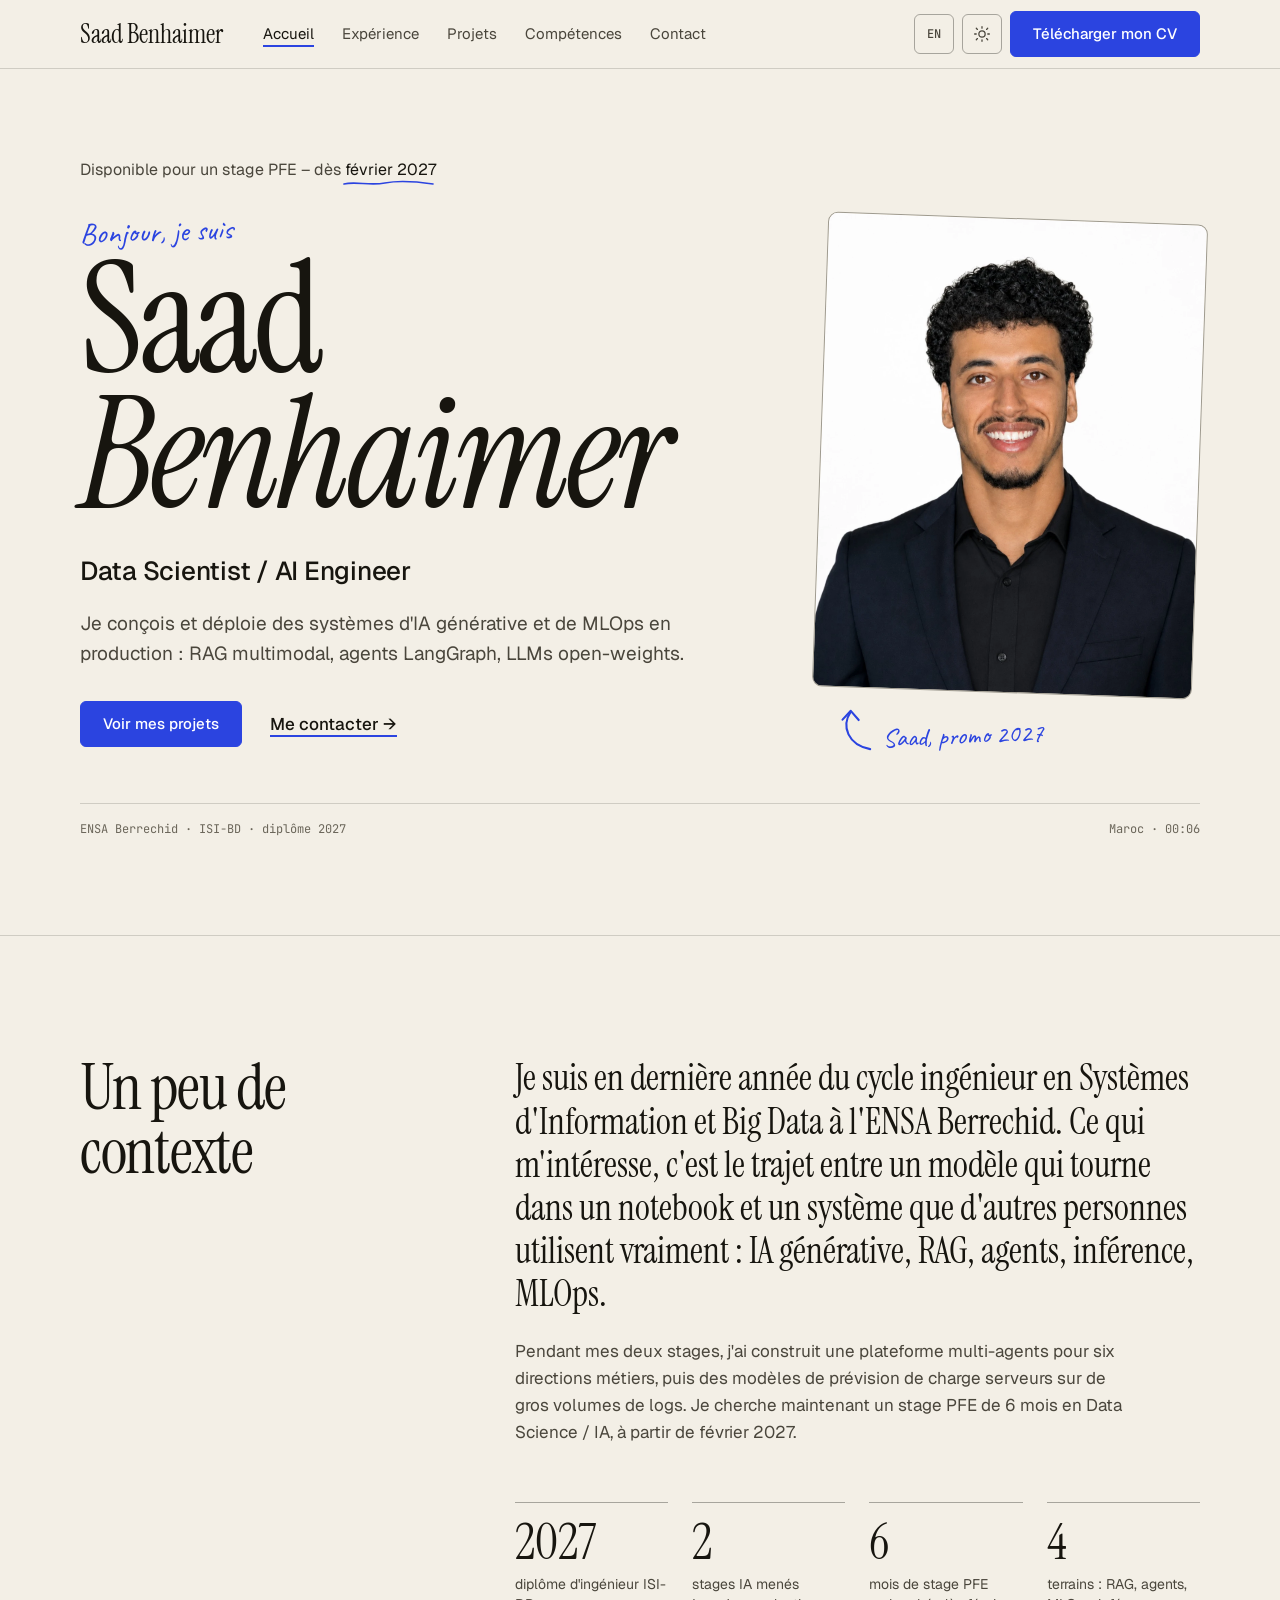
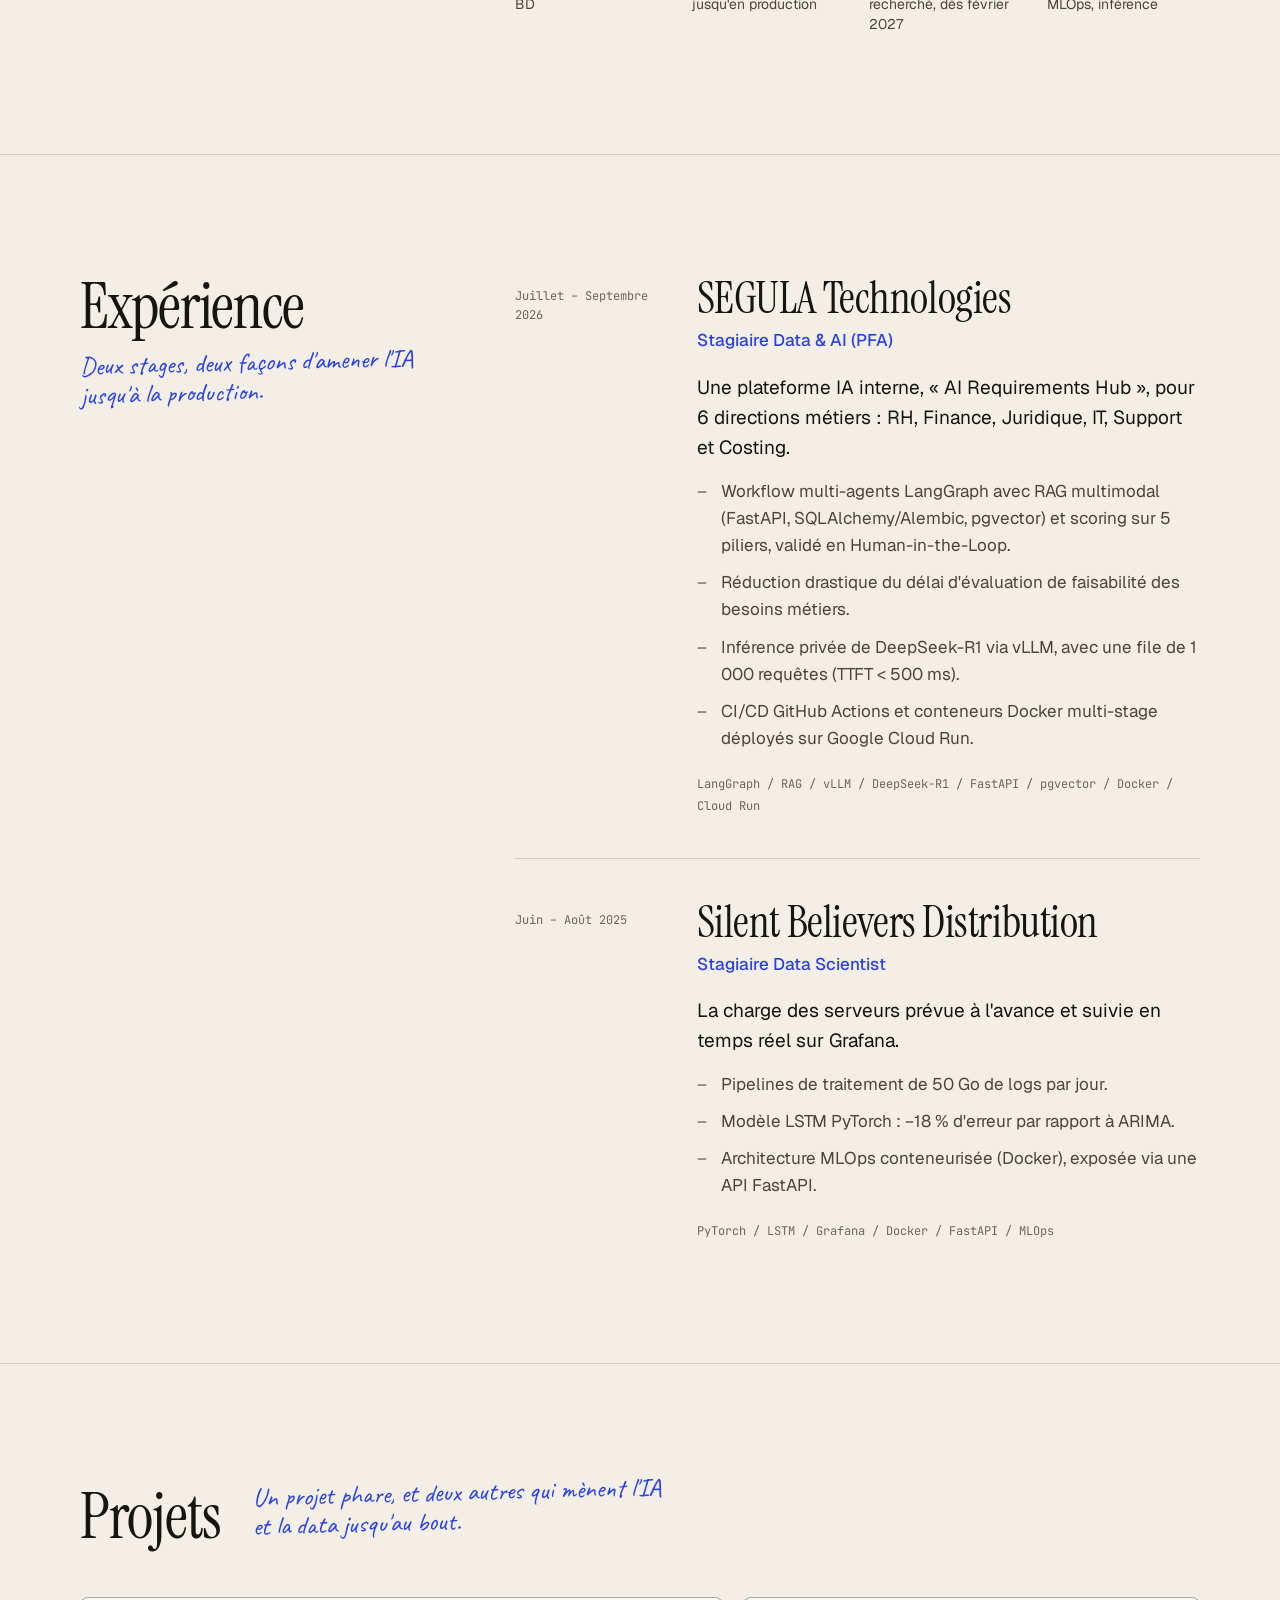
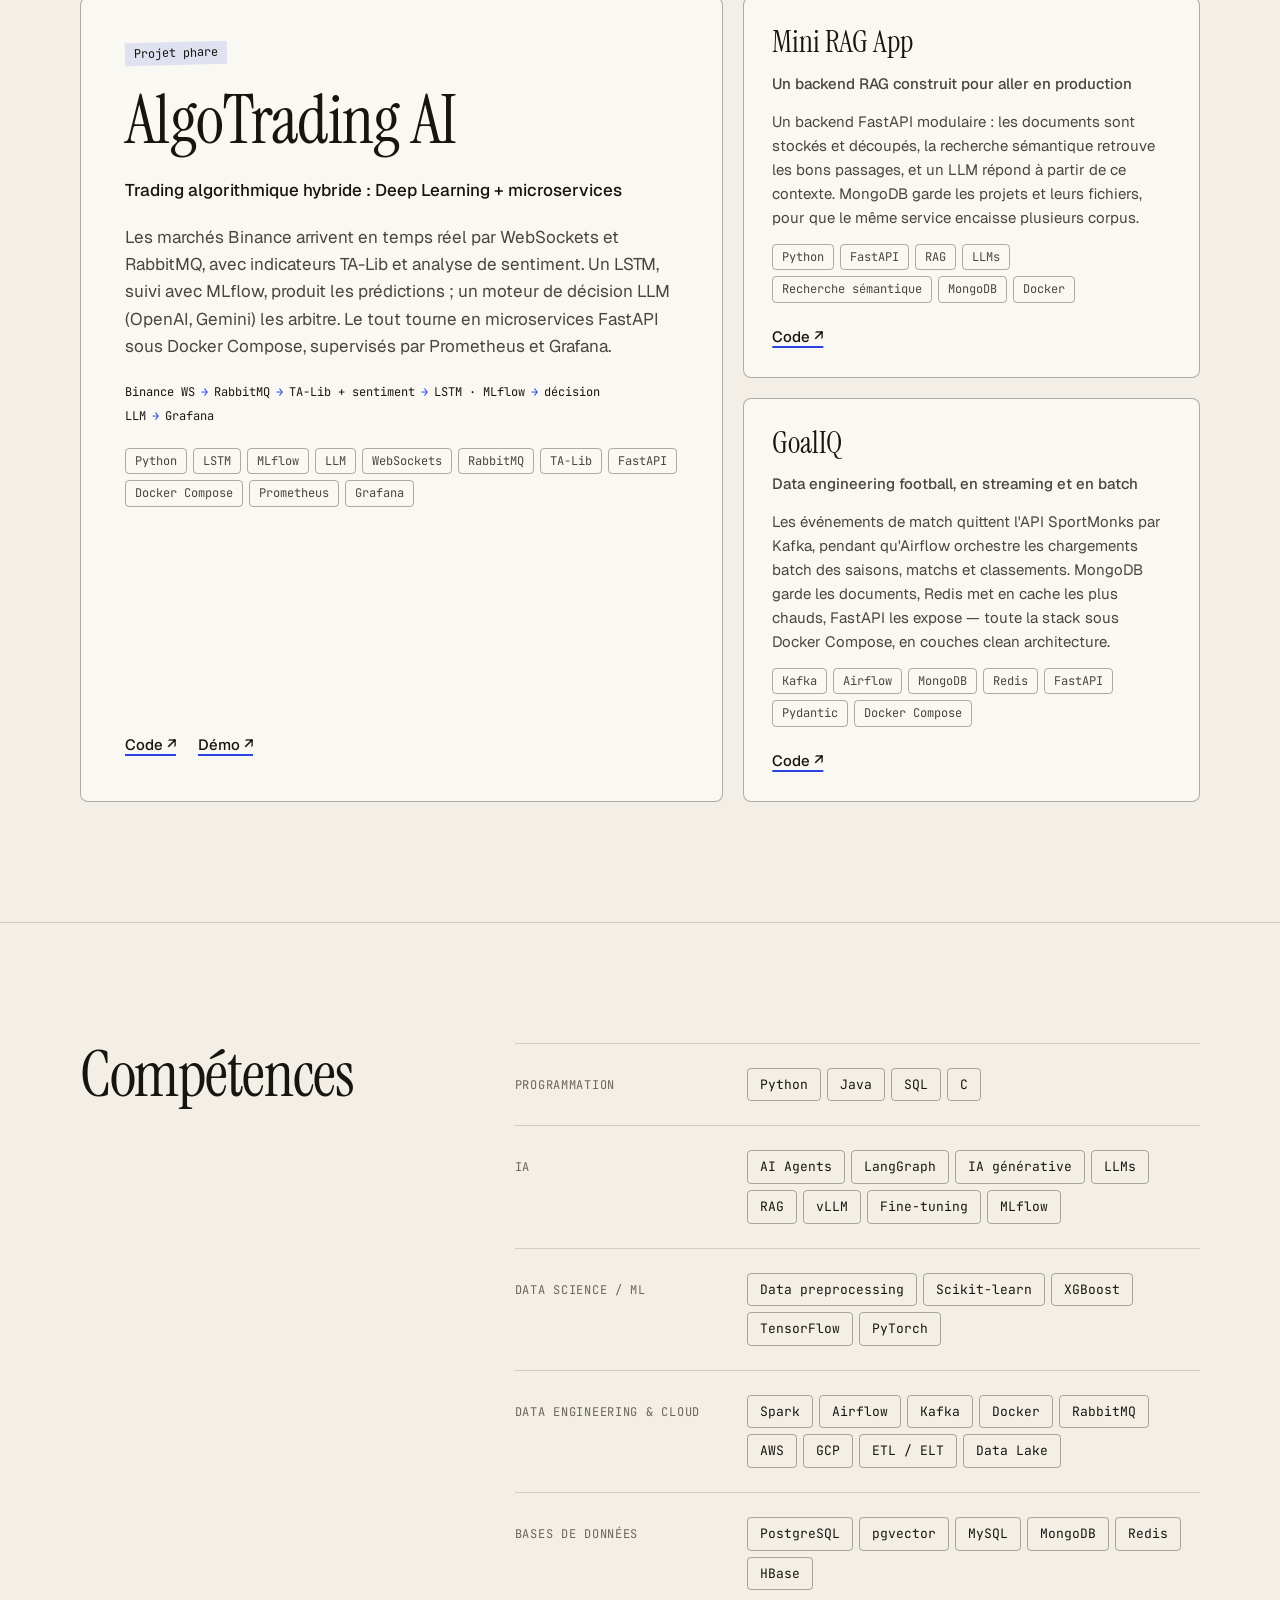
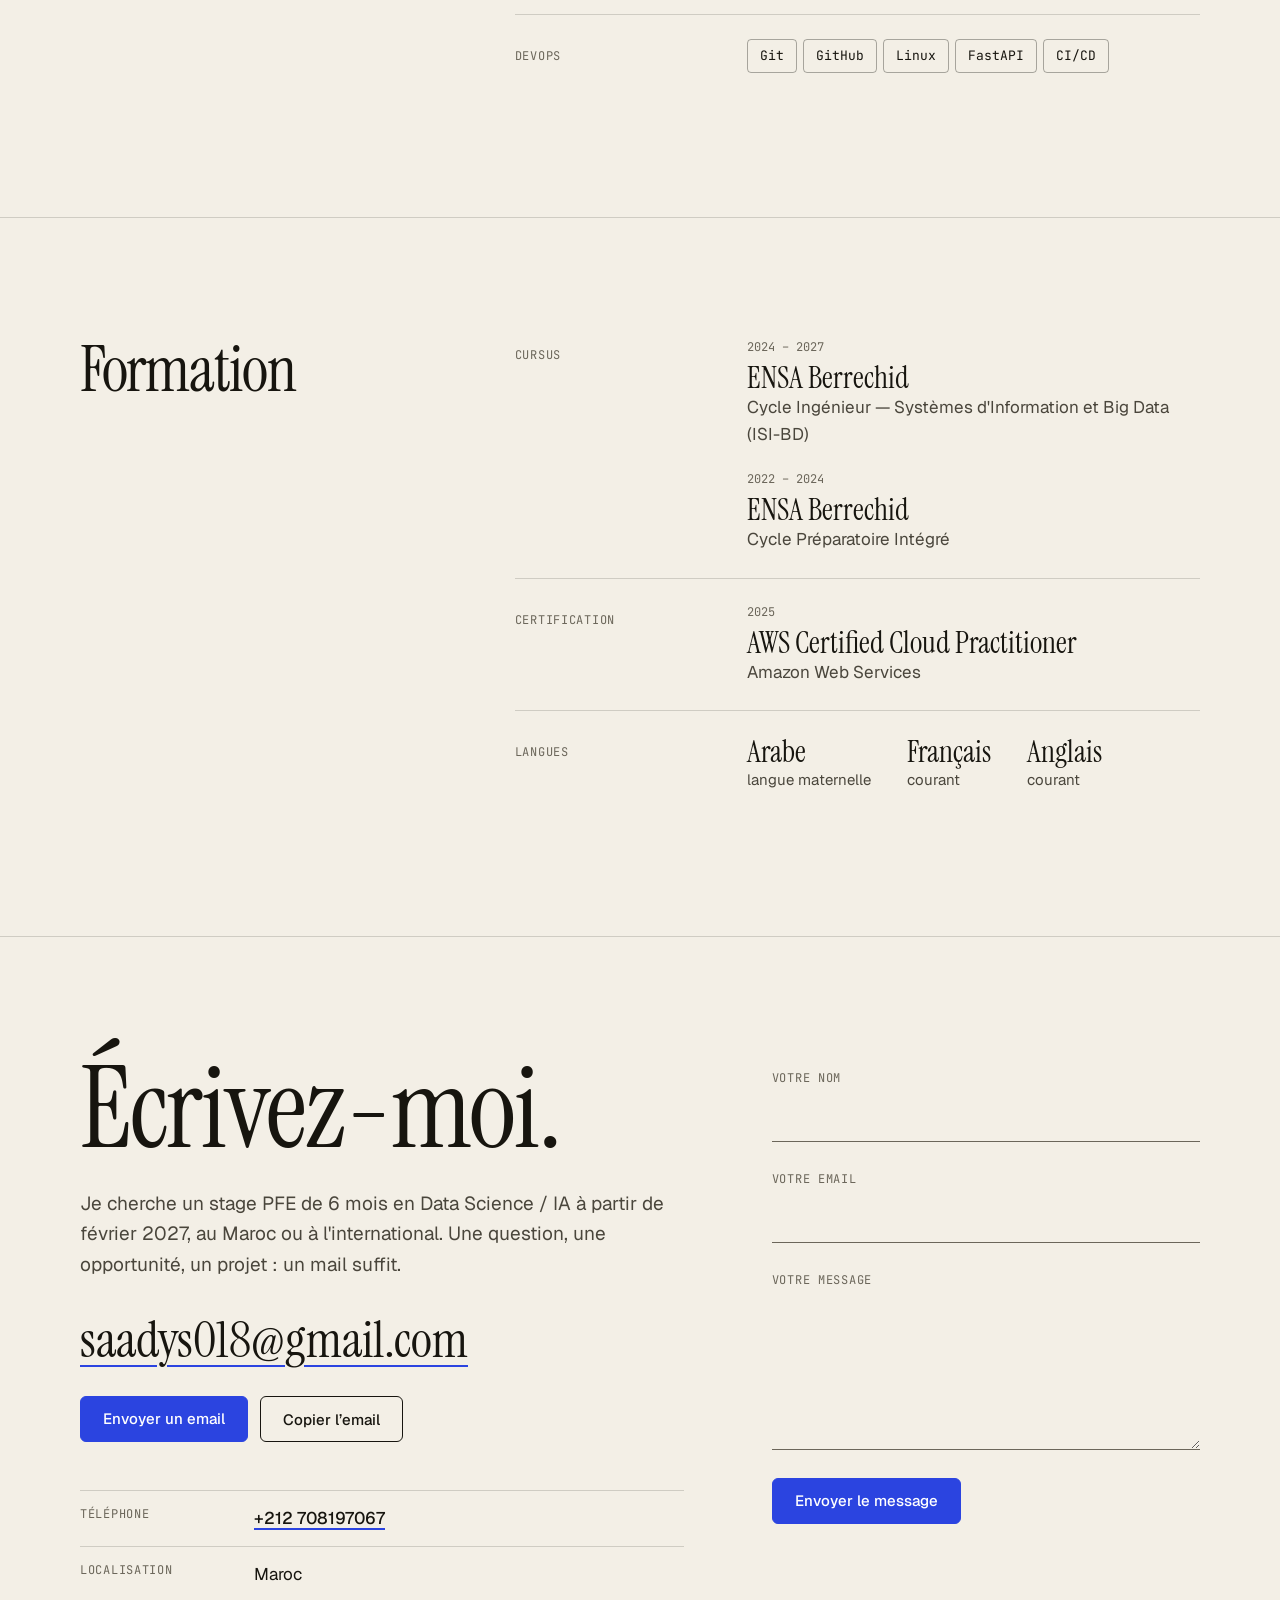
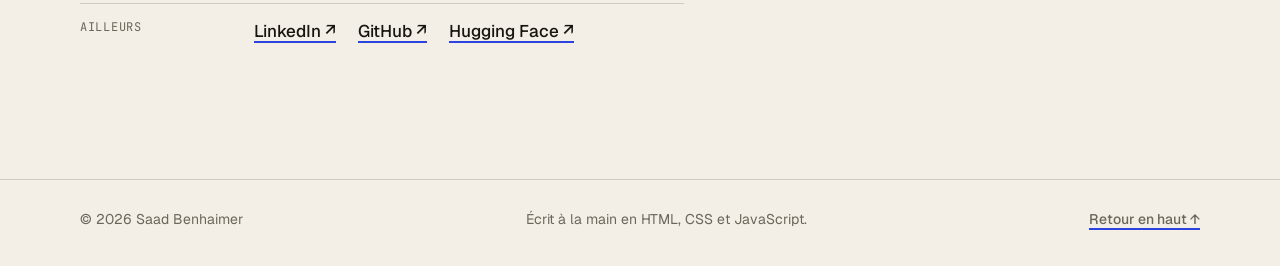
==== commit 0b3e77dd: "Compétences : retirer HuggingFace de Data Science / ML Le lien vers le profil Hugging Face reste en " ====
--- a/index.html
+++ b/index.html
@@ -282,7 +282,7 @@
       </div>
       <div class="skill-row">
         <h3 class="skill-group">Data Science / ML</h3>
-        <div class="tags tags-lg"><span class="tag">Data preprocessing</span><span class="tag">Scikit-learn</span><span class="tag">XGBoost</span><span class="tag">TensorFlow</span><span class="tag">PyTorch</span><span class="tag">HuggingFace</span></div>
+        <div class="tags tags-lg"><span class="tag">Data preprocessing</span><span class="tag">Scikit-learn</span><span class="tag">XGBoost</span><span class="tag">TensorFlow</span><span class="tag">PyTorch</span></div>
       </div>
       <div class="skill-row">
         <h3 class="skill-group">Data Engineering &amp; Cloud</h3>
